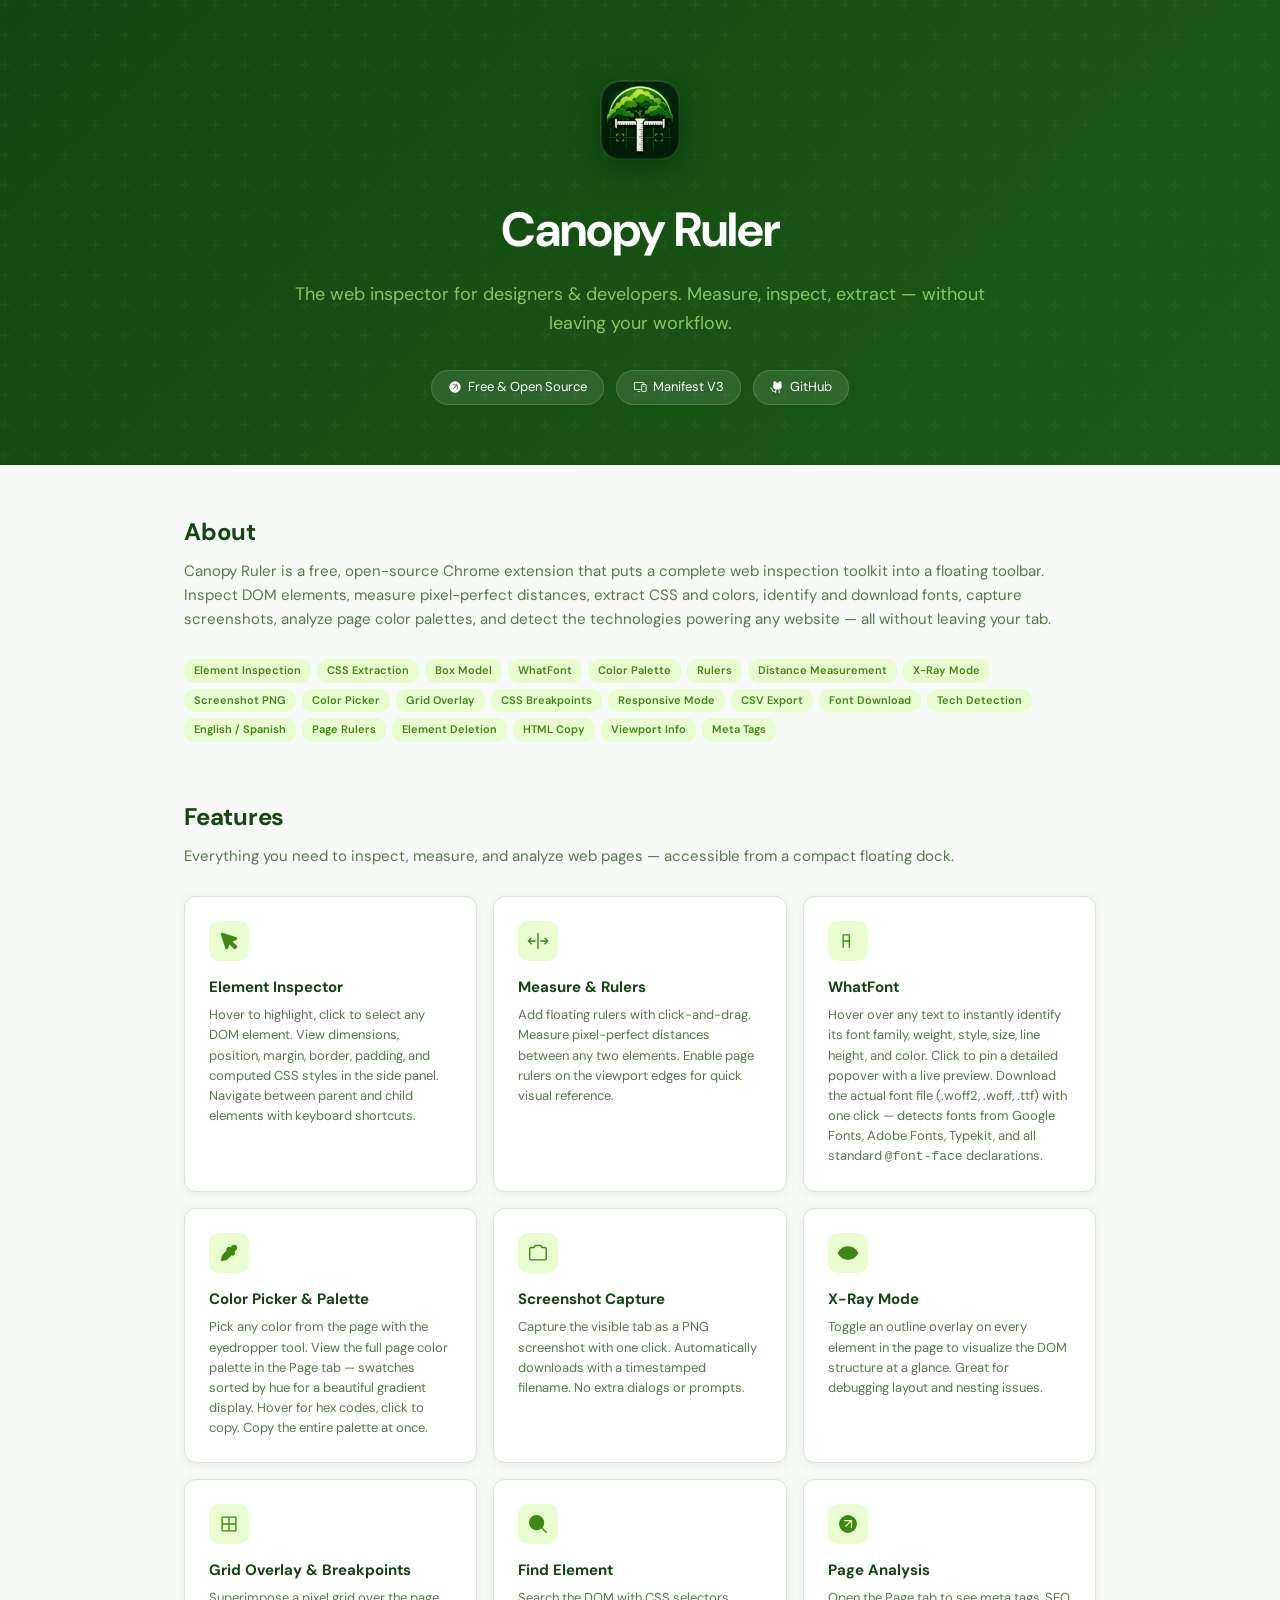
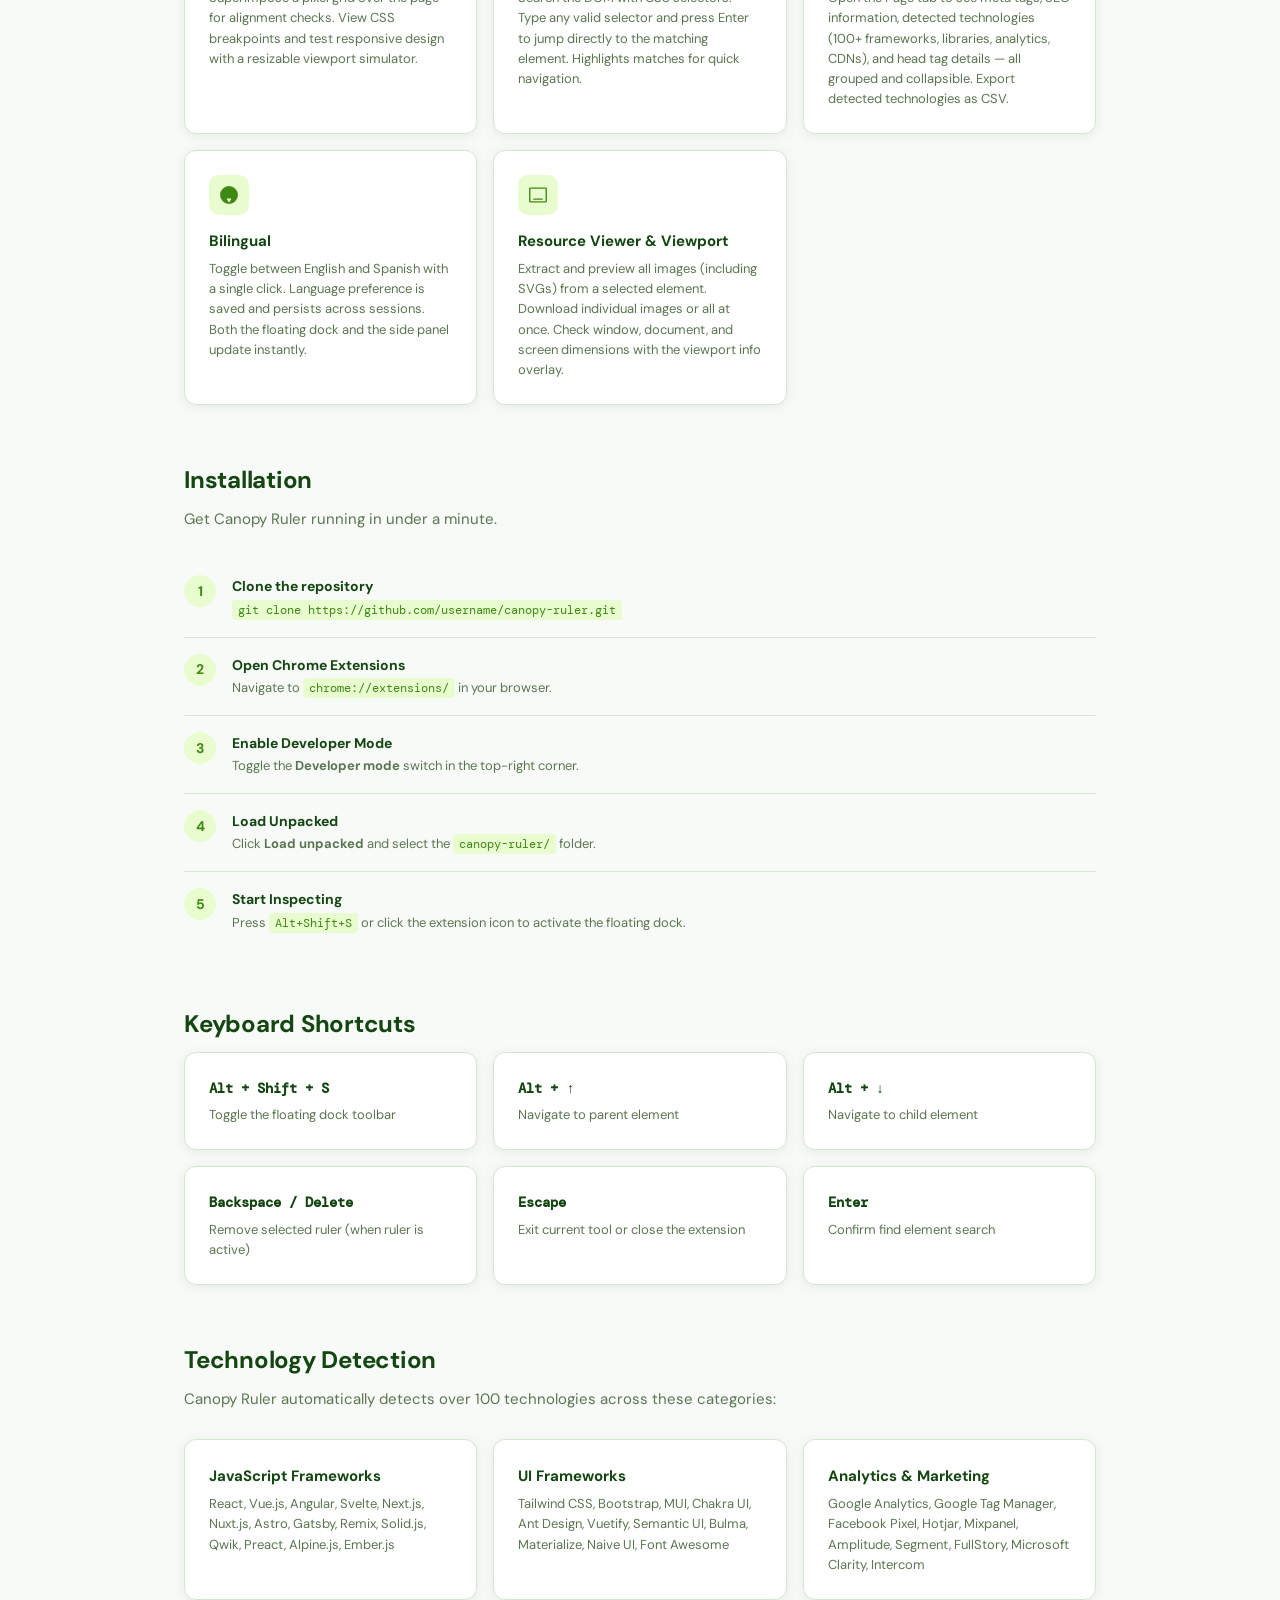
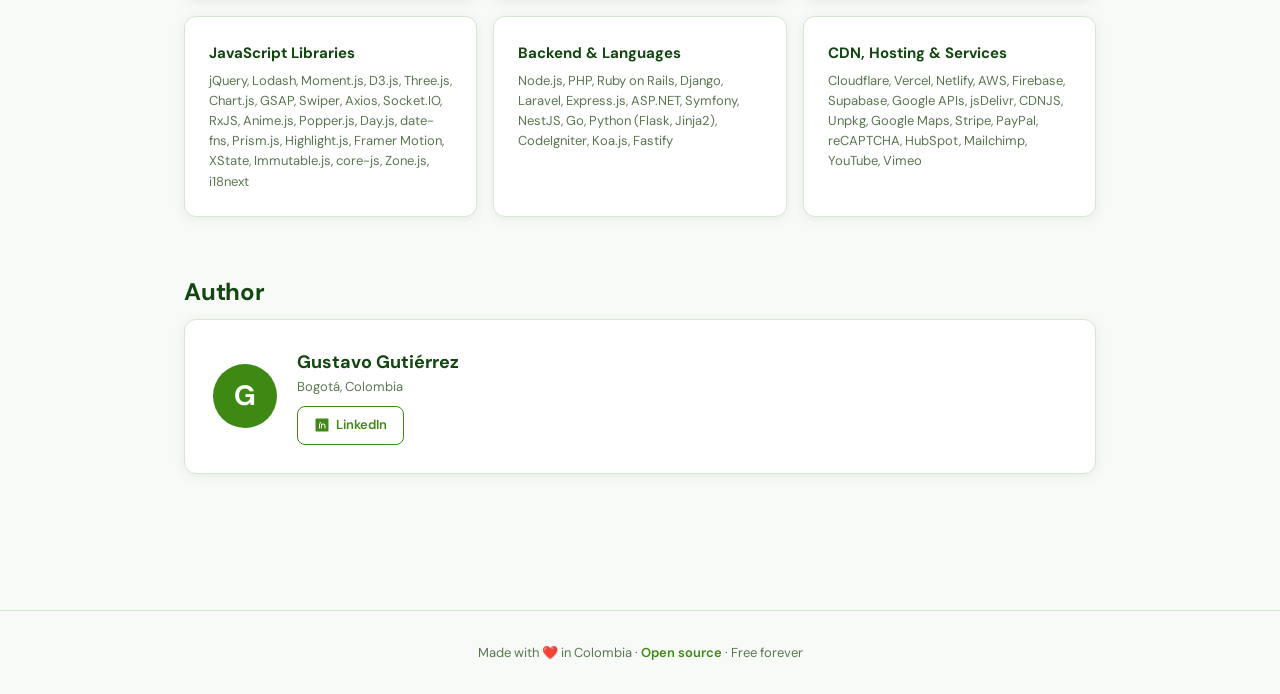
==== docs/index.html @ a096dd89 "Canopy Chrome Extension" ====
<!DOCTYPE html>
<html lang="en">
<head>
    <meta charset="utf-8">
    <meta name="viewport" content="width=device-width, initial-scale=1">
    <title>Canopy Ruler — Web Inspector for Designers &amp; Developers</title>
    <meta name="description" content="A free, open-source Chrome extension for web designers and developers. Inspect elements, measure distances, extract CSS and colors, identify fonts, capture screenshots, and more — all from a floating toolbar.">
    <meta name="author" content="Gustavo Gutiérrez">
    <link rel="icon" type="image/png" href="../images/icon64.png">
    <link rel="preconnect" href="https://fonts.googleapis.com">
    <link rel="preconnect" href="https://fonts.gstatic.com" crossorigin>
    <link href="https://fonts.googleapis.com/css2?family=DM+Sans:ital,opsz,wght@0,9..40,100..1000;1,9..40,100..1000&family=DM+Mono:ital,wght@0,300..500;1,300..500&display=swap" rel="stylesheet">
    <style>
        :root {
            --bg: #f8faf8;
            --surface: #ffffff;
            --border: #d4e8cf;
            --text: #1a2e14;
            --text-dim: #5a7650;
            --accent: #3e8914;
            --accent-hover: #2e6a0e;
            --dark: #134611;
            --light: #e8fccf;
            --muted: #96e072;
            --radius: 12px;
            --shadow: 0 2px 12px rgba(19,70,17,0.08);
        }
        *, *::before, *::after { box-sizing: border-box; margin: 0; padding: 0; }
        body {
            font-family: 'DM Sans', -apple-system, BlinkMacSystemFont, sans-serif;
            background: var(--bg);
            color: var(--text);
            line-height: 1.6;
            -webkit-font-smoothing: antialiased;
        }
        header {
            background: linear-gradient(135deg, var(--dark) 0%, #1a5c16 100%);
            color: #fff;
            padding: 80px 24px 60px;
            text-align: center;
            position: relative;
            overflow: hidden;
        }
        header::before {
            content: '';
            position: absolute;
            inset: 0;
            background: url("data:image/svg+xml,%3Csvg width='60' height='60' viewBox='0 0 60 60' xmlns='http://www.w3.org/2000/svg'%3E%3Cg fill='none' fill-rule='evenodd'%3E%3Cg fill='%23ffffff' fill-opacity='0.03'%3E%3Cpath d='M36 34v-4h-2v4h-4v2h4v4h2v-4h4v-2h-4zm0-30V0h-2v4h-4v2h4v4h2V6h4V4h-4zM6 34v-4H4v4H0v2h4v4h2v-4h4v-2H6zM6 4V0H4v4H0v2h4v4h2V6h4V4H6z'/%3E%3C/g%3E%3C/g%3E%3C/svg%3E");
            pointer-events: none;
        }
        .header-content { position: relative; z-index: 1; max-width: 720px; margin: 0 auto; }
        .logo-img { width: 80px; height: 80px; border-radius: 18px; box-shadow: 0 8px 32px rgba(0,0,0,0.3); margin-bottom: 24px; }
        header h1 { font-size: clamp(28px, 5vw, 48px); font-weight: 700; letter-spacing: -0.02em; margin-bottom: 12px; }
        header .tagline { font-size: 18px; opacity: 0.85; font-weight: 400; margin-bottom: 32px; color: var(--muted); }
        .badge-row { display: flex; gap: 12px; justify-content: center; flex-wrap: wrap; }
        .badge {
            display: inline-flex; align-items: center; gap: 6px;
            background: rgba(255,255,255,0.1); border: 1px solid rgba(255,255,255,0.15);
            color: #fff; border-radius: 20px; padding: 6px 16px; font-size: 13px;
            text-decoration: none; transition: background 0.2s;
        }
        .badge:hover { background: rgba(255,255,255,0.18); }
        .badge svg { width: 14px; height: 14px; flex-shrink: 0; }
        main { max-width: 960px; margin: 0 auto; padding: 48px 24px 80px; }
        section { margin-bottom: 56px; }
        h2 {
            font-size: 24px; font-weight: 700; letter-spacing: -0.01em;
            margin-bottom: 8px; color: var(--dark);
        }
        .section-sub { font-size: 15px; color: var(--text-dim); margin-bottom: 28px; }
        .features-grid {
            display: grid; grid-template-columns: repeat(auto-fill, minmax(280px, 1fr));
            gap: 16px;
        }
        .feature-card {
            background: var(--surface); border: 1px solid var(--border);
            border-radius: var(--radius); padding: 24px; box-shadow: var(--shadow);
            transition: transform 0.15s, box-shadow 0.15s;
        }
        .feature-card:hover { transform: translateY(-2px); box-shadow: 0 6px 24px rgba(19,70,17,0.1); }
        .feature-card .feature-icon {
            width: 40px; height: 40px; border-radius: 10px; background: var(--light);
            display: flex; align-items: center; justify-content: center;
            color: var(--accent); margin-bottom: 14px; font-size: 20px;
        }
        .feature-card h3 { font-size: 15px; font-weight: 700; margin-bottom: 6px; color: var(--dark); }
        .feature-card p { font-size: 13px; color: var(--text-dim); line-height: 1.55; }
        .author-card {
            background: var(--surface); border: 1px solid var(--border);
            border-radius: var(--radius); padding: 28px; box-shadow: var(--shadow);
            display: flex; gap: 20px; align-items: center; flex-wrap: wrap;
        }
        .author-avatar {
            width: 64px; height: 64px; border-radius: 50%; background: var(--accent);
            color: #fff; display: flex; align-items: center; justify-content: center;
            font-size: 28px; font-weight: 700; flex-shrink: 0;
        }
        .author-info h3 { font-size: 18px; font-weight: 700; color: var(--dark); }
        .author-info .location { font-size: 13px; color: var(--text-dim); margin-bottom: 8px; }
        .linkedin-btn {
            display: inline-flex; align-items: center; gap: 6px;
            padding: 8px 16px; border: 1px solid var(--accent); border-radius: 8px;
            color: var(--accent); text-decoration: none; font-size: 13px; font-weight: 600;
            transition: all 0.15s;
        }
        .linkedin-btn:hover { background: var(--accent); color: #fff; }
        .install-steps { counter-reset: step; }
        .install-step {
            counter-increment: step; display: flex; gap: 16px; align-items: flex-start;
            padding: 16px 0; border-bottom: 1px solid var(--border);
        }
        .install-step:last-child { border-bottom: none; }
        .install-step::before {
            content: counter(step);
            flex-shrink: 0; width: 32px; height: 32px; border-radius: 50%;
            background: var(--light); color: var(--accent); font-weight: 700; font-size: 14px;
            display: flex; align-items: center; justify-content: center;
        }
        .install-step h4 { font-size: 14px; font-weight: 700; margin-bottom: 2px; color: var(--dark); }
        .install-step p { font-size: 13px; color: var(--text-dim); }
        .install-step code {
            background: var(--light); color: var(--accent); padding: 2px 6px;
            border-radius: 4px; font-family: 'DM Mono', monospace; font-size: 12px;
        }
        .tag-cloud { display: flex; flex-wrap: wrap; gap: 6px; margin-top: 12px; }
        .tag {
            display: inline-block; padding: 3px 10px; background: var(--light);
            color: var(--accent); border-radius: 10px; font-size: 11px; font-weight: 600;
        }
        footer {
            text-align: center; padding: 32px 24px; border-top: 1px solid var(--border);
            color: var(--text-dim); font-size: 13px;
        }
        footer a { color: var(--accent); text-decoration: none; font-weight: 600; }
        @media (max-width: 600px) {
            header { padding: 48px 16px 40px; }
            main { padding: 32px 16px 60px; }
            .author-card { flex-direction: column; text-align: center; }
            .author-avatar { margin: 0 auto; }
        }
    </style>
</head>
<body>

<header>
    <div class="header-content">
        <img class="logo-img" src="../images/icon128.png" alt="Canopy Ruler" onerror="this.style.display='none'">
        <h1>Canopy Ruler</h1>
        <p class="tagline">The web inspector for designers &amp; developers. Measure, inspect, extract — without leaving your workflow.</p>
        <div class="badge-row">
            <span class="badge">
                <svg viewBox="0 0 256 256" fill="currentColor"><path d="M128,24A104,104,0,1,0,232,128,104.11,104.11,0,0,0,128,24Zm37.66,77.66-56,56a8,8,0,0,1-11.32-11.32L148.69,96H88a8,8,0,0,1,0-16h80a8,8,0,0,1,8,8v80a8,8,0,0,1-16,0Z"/></svg>
                Free &amp; Open Source
            </span>
            <span class="badge">
                <svg viewBox="0 0 256 256" fill="currentColor"><path d="M224,72H208V64a24,24,0,0,0-24-24H40A24,24,0,0,0,16,64v96a24,24,0,0,0,24,24H152v8a24,24,0,0,0,24,24h48a24,24,0,0,0,24-24V96A24,24,0,0,0,224,72ZM40,168a8,8,0,0,1-8-8V64a8,8,0,0,1,8-8H184a8,8,0,0,1,8,8v8H176a24,24,0,0,0-24,24v72Zm192,24a8,8,0,0,1-8,8H176a8,8,0,0,1-8-8V96a8,8,0,0,1,8-8h48a8,8,0,0,1,8,8Zm-96,16a8,8,0,0,1-8,8H88a8,8,0,0,1,0-16h40A8,8,0,0,1,136,208Zm80-96a8,8,0,0,1-8,8H192a8,8,0,0,1,0-16h16A8,8,0,0,1,216,112Z"/></svg>
                Manifest V3
            </span>
            <a class="badge" href="https://github.com" target="_blank" rel="noopener">
                <svg viewBox="0 0 256 256" fill="currentColor"><path d="M208.31,75.68A59.78,59.78,0,0,0,202.93,28,8,8,0,0,0,196,24a59.75,59.75,0,0,0-48,24H124A59.75,59.75,0,0,0,76,24a8,8,0,0,0-6.93,4,59.78,59.78,0,0,0-5.38,47.68A58.14,58.14,0,0,0,56,104v8a56.06,56.06,0,0,0,48.44,55.47A39.8,39.8,0,0,0,96,192v8H72a24,24,0,0,1-24-24A40,40,0,0,0,8,136a8,8,0,0,0,0,16,24,24,0,0,1,24,24,40,40,0,0,0,40,40H96v16a8,8,0,0,0,16,0V192a24,24,0,0,1,48,0v40a8,8,0,0,0,16,0V192a39.8,39.8,0,0,0-8.44-24.53A56.06,56.06,0,0,0,216,112v-8A58.14,58.14,0,0,0,208.31,75.68Z"/></svg>
                GitHub
            </a>
        </div>
    </div>
</header>

<main>

    <!-- About -->
    <section>
        <h2>About</h2>
        <p class="section-sub">Canopy Ruler is a free, open-source Chrome extension that puts a complete web inspection toolkit into a floating toolbar. Inspect DOM elements, measure pixel-perfect distances, extract CSS and colors, identify and download fonts, capture screenshots, analyze page color palettes, and detect the technologies powering any website — all without leaving your tab.</p>
        <div class="tag-cloud">
            <span class="tag">Element Inspection</span><span class="tag">CSS Extraction</span>
            <span class="tag">Box Model</span><span class="tag">WhatFont</span>
            <span class="tag">Color Palette</span><span class="tag">Rulers</span>
            <span class="tag">Distance Measurement</span><span class="tag">X-Ray Mode</span>
            <span class="tag">Screenshot PNG</span><span class="tag">Color Picker</span>
            <span class="tag">Grid Overlay</span><span class="tag">CSS Breakpoints</span>
            <span class="tag">Responsive Mode</span><span class="tag">CSV Export</span>
            <span class="tag">Font Download</span><span class="tag">Tech Detection</span>
            <span class="tag">English / Spanish</span><span class="tag">Page Rulers</span>
            <span class="tag">Element Deletion</span><span class="tag">HTML Copy</span>
            <span class="tag">Viewport Info</span><span class="tag">Meta Tags</span>
        </div>
    </section>

    <!-- Features -->
    <section>
        <h2>Features</h2>
        <p class="section-sub">Everything you need to inspect, measure, and analyze web pages — accessible from a compact floating dock.</p>
        <div class="features-grid">
            <div class="feature-card">
                <div class="feature-icon">
                    <svg width="22" height="22" viewBox="0 0 256 256" fill="currentColor"><path d="M219.31,184a16,16,0,0,1,0,22.63l-12.68,12.68a16,16,0,0,1-22.63,0L132.7,168,115,214.09c0,.1-.08.21-.13.32a15.83,15.83,0,0,1-14.6,9.59l-.79,0a15.83,15.83,0,0,1-14.41-11L32.8,52.92A16,16,0,0,1,52.92,32.8L213,85.07a16,16,0,0,1,1.41,29.8l-.32.13L168,132.69Z"/></svg>
                </div>
                <h3>Element Inspector</h3>
                <p>Hover to highlight, click to select any DOM element. View dimensions, position, margin, border, padding, and computed CSS styles in the side panel. Navigate between parent and child elements with keyboard shortcuts.</p>
            </div>
            <div class="feature-card">
                <div class="feature-icon">
                    <svg width="22" height="22" viewBox="0 0 256 256" fill="currentColor"><path d="M136,40V216a8,8,0,0,1-16,0V40a8,8,0,0,1,16,0ZM96,120H35.31l18.35-18.34A8,8,0,0,0,42.34,90.34l-32,32a8,8,0,0,0,0,11.32l32,32a8,8,0,0,0,11.32-11.32L35.31,136H96a8,8,0,0,0,0-16Zm149.66,2.34-32-32a8,8,0,0,0-11.32,11.32L220.69,120H160a8,8,0,0,0,0,16h60.69l-18.35,18.34a8,8,0,0,0,11.32,11.32l32-32A8,8,0,0,0,245.66,122.34Z"/></svg>
                </div>
                <h3>Measure &amp; Rulers</h3>
                <p>Add floating rulers with click-and-drag. Measure pixel-perfect distances between any two elements. Enable page rulers on the viewport edges for quick visual reference.</p>
            </div>
            <div class="feature-card">
                <div class="feature-icon">
                    <svg width="22" height="22" viewBox="0 0 256 256" fill="currentColor"><path d="M64,56V200a8,8,0,0,0,16,0V136h56v64a8,8,0,0,0,16,0V56a8,8,0,0,0-8-8H72A8,8,0,0,0,64,56Zm16,8h56v56H80Z"/></svg>
                </div>
                <h3>WhatFont</h3>
                <p>Hover over any text to instantly identify its font family, weight, style, size, line height, and color. Click to pin a detailed popover with a live preview. Download the actual font file (.woff2, .woff, .ttf) with one click — detects fonts from Google Fonts, Adobe Fonts, Typekit, and all standard <code>@font-face</code> declarations.</p>
            </div>
            <div class="feature-card">
                <div class="feature-icon">
                    <svg width="22" height="22" viewBox="0 0 256 256" fill="currentColor"><path d="M224,67.3a35.79,35.79,0,0,0-11.26-25.66c-14-13.28-36.72-12.78-50.62,1.13L142.8,62.2a24,24,0,0,0-33.14.77l-9,9a16,16,0,0,0,0,22.64l2,2.06-51,51a39.75,39.75,0,0,0-10.53,38l-8,18.41A13.68,13.68,0,0,0,36,219.3a15.92,15.92,0,0,0,17.71,3.35L71.23,215a39.89,39.89,0,0,0,37.06-10.75l51-51,2.06,2.06a16,16,0,0,0,22.62,0l9-9a24,24,0,0,0,.74-33.18l19.75-19.87A35.75,35.75,0,0,0,224,67.3Z"/></svg>
                </div>
                <h3>Color Picker &amp; Palette</h3>
                <p>Pick any color from the page with the eyedropper tool. View the full page color palette in the Page tab — swatches sorted by hue for a beautiful gradient display. Hover for hex codes, click to copy. Copy the entire palette at once.</p>
            </div>
            <div class="feature-card">
                <div class="feature-icon">
                    <svg width="22" height="22" viewBox="0 0 256 256" fill="currentColor"><path d="M208,56H180.28L166.65,35.56A8,8,0,0,0,160,32H96a8,8,0,0,0-6.65,3.56L75.71,56H48A24,24,0,0,0,24,80V192a24,24,0,0,0,24,24H208a24,24,0,0,0,24-24V80A24,24,0,0,0,208,56Zm8,136a8,8,0,0,1-8,8H48a8,8,0,0,1-8-8V80a8,8,0,0,1,8-8H80a8,8,0,0,0,6.66-3.56L100.28,48h55.43l13.63,20.44A8,8,0,0,0,176,72h32a8,8,0,0,1,8,8Z"/></svg>
                </div>
                <h3>Screenshot Capture</h3>
                <p>Capture the visible tab as a PNG screenshot with one click. Automatically downloads with a timestamped filename. No extra dialogs or prompts.</p>
            </div>
            <div class="feature-card">
                <div class="feature-icon">
                    <svg width="22" height="22" viewBox="0 0 256 256" fill="currentColor"><path d="M247.31,124.76c-.35-.79-8.82-19.58-27.65-38.41C194.57,61.26,162.88,48,128,48S61.43,61.26,36.34,86.35C17.51,105.18,9,124,8.69,124.76a8,8,0,0,0,0,6.5c.35.79,8.82,19.57,27.65,38.4C61.43,194.74,93.12,208,128,208s66.57-13.26,91.66-38.34c18.83-18.83,27.3-37.61,27.65-38.4A8,8,0,0,0,247.31,124.76Z"/></svg>
                </div>
                <h3>X-Ray Mode</h3>
                <p>Toggle an outline overlay on every element in the page to visualize the DOM structure at a glance. Great for debugging layout and nesting issues.</p>
            </div>
            <div class="feature-card">
                <div class="feature-icon">
                    <svg width="22" height="22" viewBox="0 0 256 256" fill="currentColor"><path d="M200,40H56A16,16,0,0,0,40,56V200a16,16,0,0,0,16,16H200a16,16,0,0,0,16-16V56A16,16,0,0,0,200,40Zm0,80H136V56h64ZM120,56v64H56V56ZM56,136h64v64H56Zm144,64H136V136h64v64Z"/></svg>
                </div>
                <h3>Grid Overlay &amp; Breakpoints</h3>
                <p>Superimpose a pixel grid over the page for alignment checks. View CSS breakpoints and test responsive design with a resizable viewport simulator.</p>
            </div>
            <div class="feature-card">
                <div class="feature-icon">
                    <svg width="22" height="22" viewBox="0 0 256 256" fill="currentColor"><path d="M229.66,218.34l-50.07-50.06a88.11,88.11,0,1,0-11.31,11.31l50.06,50.07a8,8,0,0,0,11.32-11.32Z"/></svg>
                </div>
                <h3>Find Element</h3>
                <p>Search the DOM with CSS selectors. Type any valid selector and press Enter to jump directly to the matching element. Highlights matches for quick navigation.</p>
            </div>
            <div class="feature-card">
                <div class="feature-icon">
                    <svg width="22" height="22" viewBox="0 0 256 256" fill="currentColor"><path d="M128,24A104,104,0,1,0,232,128,104.11,104.11,0,0,0,128,24Zm37.66,77.66-56,56a8,8,0,0,1-11.32-11.32L148.69,96H88a8,8,0,0,1,0-16h80a8,8,0,0,1,8,8v80a8,8,0,0,1-16,0Z"/></svg>
                </div>
                <h3>Page Analysis</h3>
                <p>Open the Page tab to see meta tags, SEO information, detected technologies (100+ frameworks, libraries, analytics, CDNs), and head tag details — all grouped and collapsible. Export detected technologies as CSV.</p>
            </div>
            <div class="feature-card">
                <div class="feature-icon">
                    <svg width="22" height="22" viewBox="0 0 256 256" fill="currentColor"><path d="M128,24A104,104,0,1,0,232,128,104.11,104.11,0,0,0,128,24ZM101.63,168h52.74C149.08,188.48,138.84,204.87,128,215.61c-9.16-10.74-21.4-27.13-26.37-47.61Z"/></svg>
                </div>
                <h3>Bilingual</h3>
                <p>Toggle between English and Spanish with a single click. Language preference is saved and persists across sessions. Both the floating dock and the side panel update instantly.</p>
            </div>
            <div class="feature-card">
                <div class="feature-icon">
                    <svg width="22" height="22" viewBox="0 0 256 256" fill="currentColor"><path d="M216,40H40A16,16,0,0,0,24,56V200a16,16,0,0,0,16,16H216a16,16,0,0,0,16-16V56A16,16,0,0,0,216,40Zm0,160H40V56H216V200ZM80,184a8,8,0,0,1,0-16h96a8,8,0,0,1,0,16Z"/></svg>
                </div>
                <h3>Resource Viewer &amp; Viewport</h3>
                <p>Extract and preview all images (including SVGs) from a selected element. Download individual images or all at once. Check window, document, and screen dimensions with the viewport info overlay.</p>
            </div>
        </div>
    </section>

    <!-- Installation -->
    <section>
        <h2>Installation</h2>
        <p class="section-sub">Get Canopy Ruler running in under a minute.</p>
        <div class="install-steps">
            <div class="install-step">
                <div>
                    <h4>Clone the repository</h4>
                    <p><code>git clone https://github.com/username/canopy-ruler.git</code></p>
                </div>
            </div>
            <div class="install-step">
                <div>
                    <h4>Open Chrome Extensions</h4>
                    <p>Navigate to <code>chrome://extensions/</code> in your browser.</p>
                </div>
            </div>
            <div class="install-step">
                <div>
                    <h4>Enable Developer Mode</h4>
                    <p>Toggle the <strong>Developer mode</strong> switch in the top-right corner.</p>
                </div>
            </div>
            <div class="install-step">
                <div>
                    <h4>Load Unpacked</h4>
                    <p>Click <strong>Load unpacked</strong> and select the <code>canopy-ruler/</code> folder.</p>
                </div>
            </div>
            <div class="install-step">
                <div>
                    <h4>Start Inspecting</h4>
                    <p>Press <code>Alt+Shift+S</code> or click the extension icon to activate the floating dock.</p>
                </div>
            </div>
        </div>
    </section>

    <!-- Keyboard Shortcuts -->
    <section>
        <h2>Keyboard Shortcuts</h2>
        <div class="features-grid">
            <div class="feature-card">
                <h3 style="font-family:'DM Mono',monospace;font-size:14px;">Alt + Shift + S</h3>
                <p>Toggle the floating dock toolbar</p>
            </div>
            <div class="feature-card">
                <h3 style="font-family:'DM Mono',monospace;font-size:14px;">Alt + ↑</h3>
                <p>Navigate to parent element</p>
            </div>
            <div class="feature-card">
                <h3 style="font-family:'DM Mono',monospace;font-size:14px;">Alt + ↓</h3>
                <p>Navigate to child element</p>
            </div>
            <div class="feature-card">
                <h3 style="font-family:'DM Mono',monospace;font-size:14px;">Backspace / Delete</h3>
                <p>Remove selected ruler (when ruler is active)</p>
            </div>
            <div class="feature-card">
                <h3 style="font-family:'DM Mono',monospace;font-size:14px;">Escape</h3>
                <p>Exit current tool or close the extension</p>
            </div>
            <div class="feature-card">
                <h3 style="font-family:'DM Mono',monospace;font-size:14px;">Enter</h3>
                <p>Confirm find element search</p>
            </div>
        </div>
    </section>

    <!-- Tech Stack -->
    <section>
        <h2>Technology Detection</h2>
        <p class="section-sub">Canopy Ruler automatically detects over 100 technologies across these categories:</p>
        <div class="features-grid">
            <div class="feature-card">
                <h3>JavaScript Frameworks</h3>
                <p>React, Vue.js, Angular, Svelte, Next.js, Nuxt.js, Astro, Gatsby, Remix, Solid.js, Qwik, Preact, Alpine.js, Ember.js</p>
            </div>
            <div class="feature-card">
                <h3>UI Frameworks</h3>
                <p>Tailwind CSS, Bootstrap, MUI, Chakra UI, Ant Design, Vuetify, Semantic UI, Bulma, Materialize, Naive UI, Font Awesome</p>
            </div>
            <div class="feature-card">
                <h3>Analytics &amp; Marketing</h3>
                <p>Google Analytics, Google Tag Manager, Facebook Pixel, Hotjar, Mixpanel, Amplitude, Segment, FullStory, Microsoft Clarity, Intercom</p>
            </div>
            <div class="feature-card">
                <h3>JavaScript Libraries</h3>
                <p>jQuery, Lodash, Moment.js, D3.js, Three.js, Chart.js, GSAP, Swiper, Axios, Socket.IO, RxJS, Anime.js, Popper.js, Day.js, date-fns, Prism.js, Highlight.js, Framer Motion, XState, Immutable.js, core-js, Zone.js, i18next</p>
            </div>
            <div class="feature-card">
                <h3>Backend &amp; Languages</h3>
                <p>Node.js, PHP, Ruby on Rails, Django, Laravel, Express.js, ASP.NET, Symfony, NestJS, Go, Python (Flask, Jinja2), CodeIgniter, Koa.js, Fastify</p>
            </div>
            <div class="feature-card">
                <h3>CDN, Hosting &amp; Services</h3>
                <p>Cloudflare, Vercel, Netlify, AWS, Firebase, Supabase, Google APIs, jsDelivr, CDNJS, Unpkg, Google Maps, Stripe, PayPal, reCAPTCHA, HubSpot, Mailchimp, YouTube, Vimeo</p>
            </div>
        </div>
    </section>

    <!-- Author -->
    <section>
        <h2>Author</h2>
        <div class="author-card">
            <div class="author-avatar">G</div>
            <div class="author-info">
                <h3>Gustavo Gutiérrez</h3>
                <p class="location">Bogotá, Colombia</p>
                <a class="linkedin-btn" href="https://www.linkedin.com/in/gustavo-gutierrez-mercado" target="_blank" rel="noopener">
                    <svg width="16" height="16" viewBox="0 0 256 256" fill="currentColor"><path d="M216,24H40A16,16,0,0,0,24,40V216a16,16,0,0,0,16,16H216a16,16,0,0,0,16-16V40A16,16,0,0,0,216,24ZM96,176a8,8,0,0,1-16,0V112a8,8,0,0,1,16,0ZM88,92a12,12,0,0,1,12-12,12,12,0,0,1,0,24A12,12,0,0,1,88,92Zm96,84a8,8,0,0,1-16,0V140a20,20,0,0,0-40,0v36a8,8,0,0,1-16,0V112a8,8,0,0,1,15.79-1.78A36,36,0,0,1,184,140Z"/></svg>
                    LinkedIn
                </a>
            </div>
        </div>
    </section>

</main>

<footer>
    <p>Made with ❤️ in Colombia · <a href="https://github.com/username/canopy-ruler" target="_blank" rel="noopener">Open source</a> · Free forever</p>
</footer>

</body>
</html>
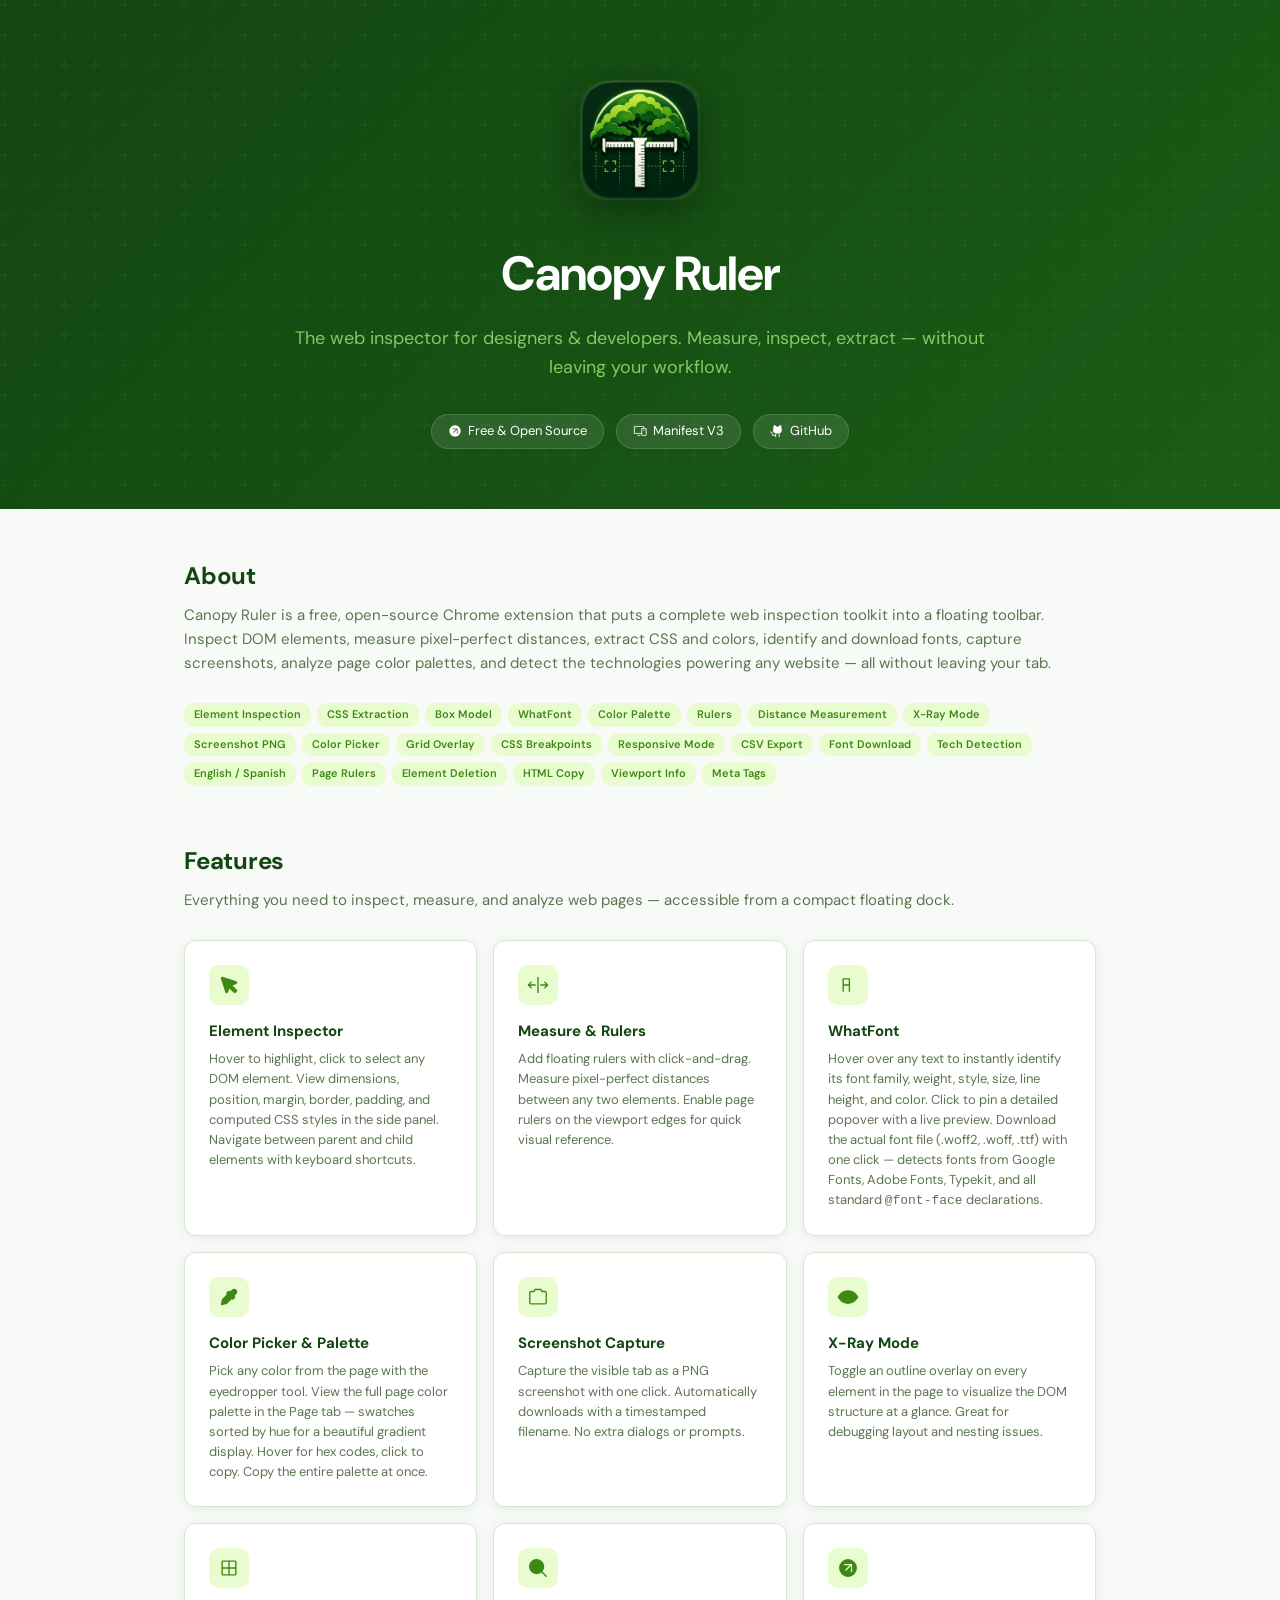
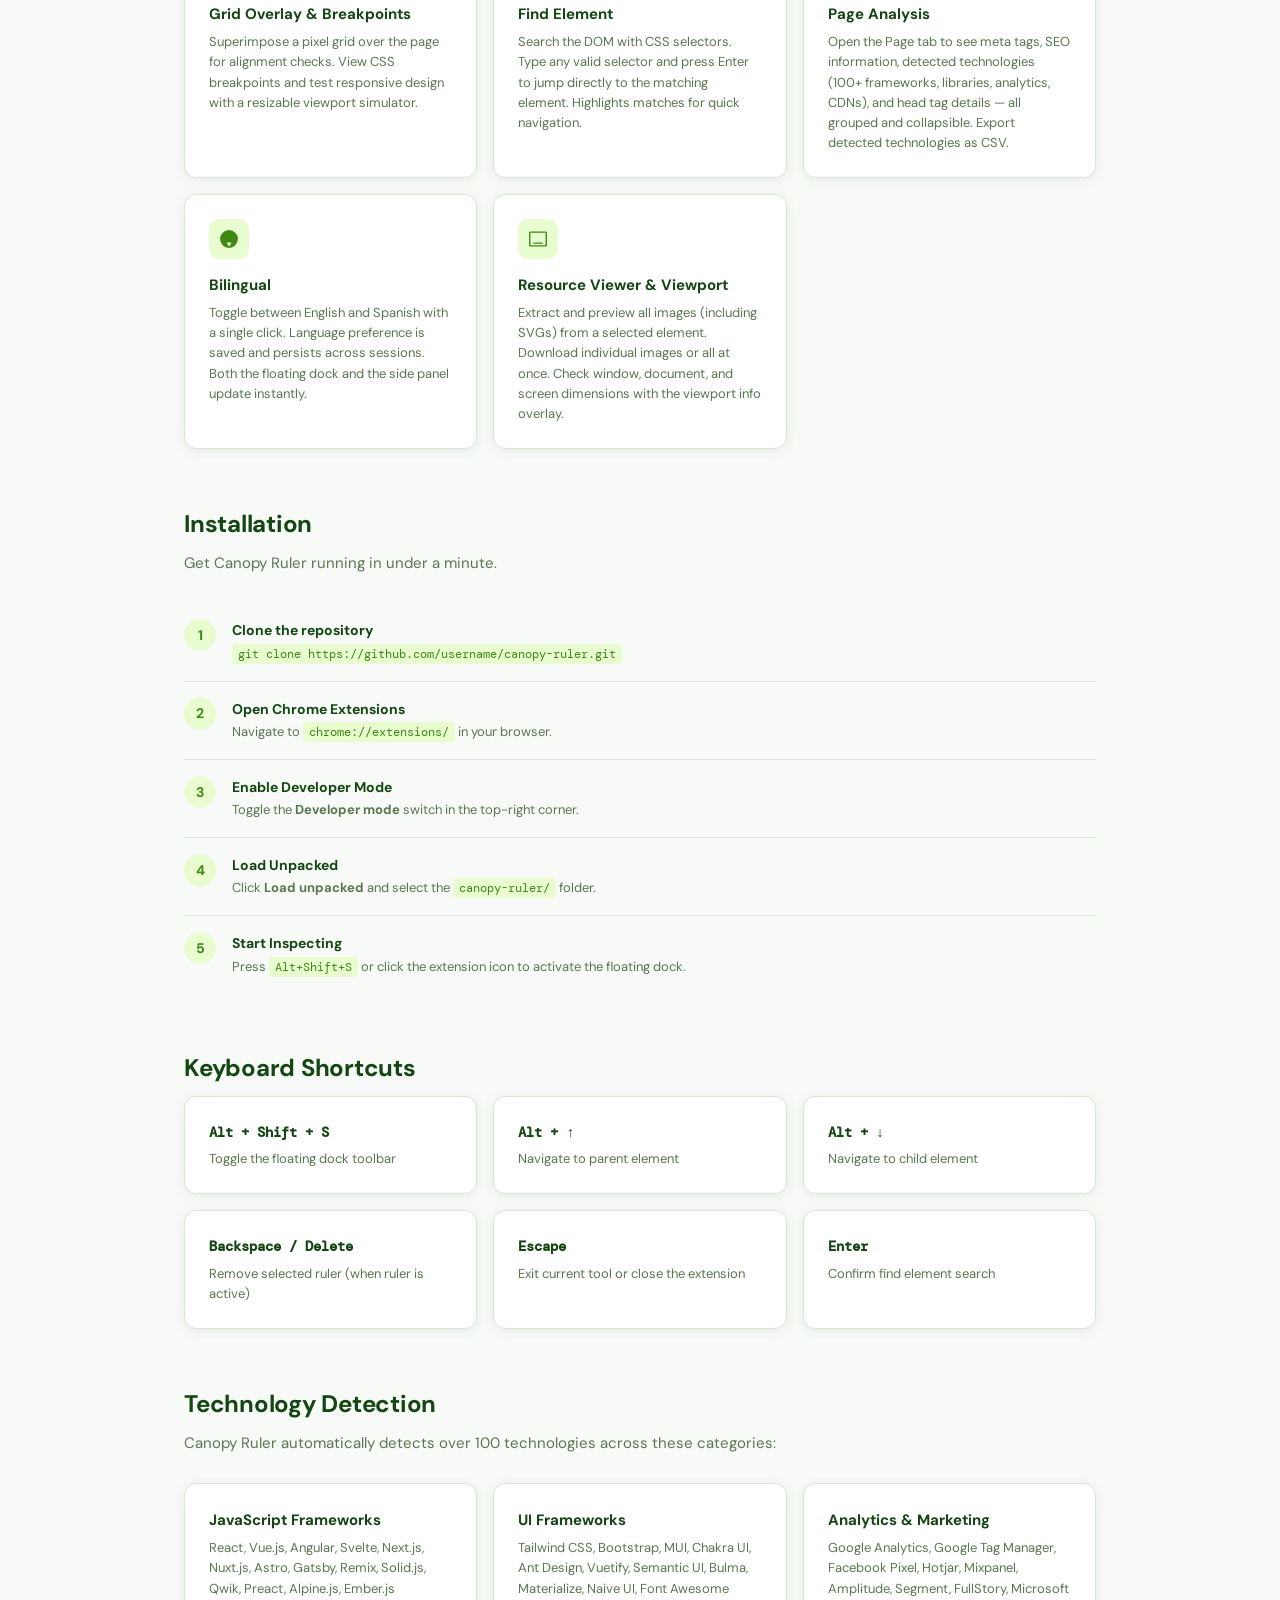
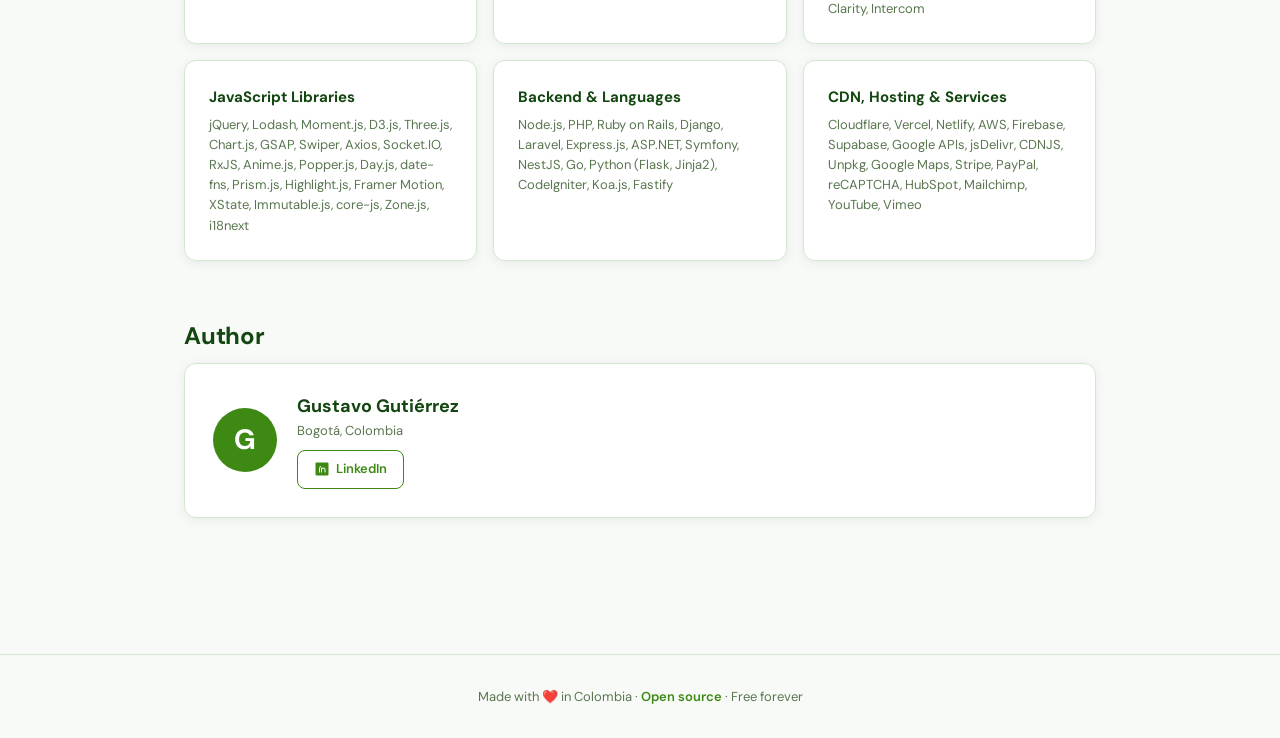
==== commit 14f91247: "Documentation Canopy Ruler" ====
--- a/docs/index.html
+++ b/docs/index.html
@@ -6,7 +6,7 @@
     <title>Canopy Ruler — Web Inspector for Designers &amp; Developers</title>
     <meta name="description" content="A free, open-source Chrome extension for web designers and developers. Inspect elements, measure distances, extract CSS and colors, identify fonts, capture screenshots, and more — all from a floating toolbar.">
     <meta name="author" content="Gustavo Gutiérrez">
-    <link rel="icon" type="image/png" href="../images/icon64.png">
+    <link rel="icon" type="image/webp" href="logo.webp">
     <link rel="preconnect" href="https://fonts.googleapis.com">
     <link rel="preconnect" href="https://fonts.gstatic.com" crossorigin>
     <link href="https://fonts.googleapis.com/css2?family=DM+Sans:ital,opsz,wght@0,9..40,100..1000;1,9..40,100..1000&family=DM+Mono:ital,wght@0,300..500;1,300..500&display=swap" rel="stylesheet">
@@ -49,7 +49,7 @@
             pointer-events: none;
         }
         .header-content { position: relative; z-index: 1; max-width: 720px; margin: 0 auto; }
-        .logo-img { width: 80px; height: 80px; border-radius: 18px; box-shadow: 0 8px 32px rgba(0,0,0,0.3); margin-bottom: 24px; }
+        .logo-img { width: 120px; height: 120px; border-radius: 22px; box-shadow: 0 12px 40px rgba(0,0,0,0.35); margin-bottom: 28px; }
         header h1 { font-size: clamp(28px, 5vw, 48px); font-weight: 700; letter-spacing: -0.02em; margin-bottom: 12px; }
         header .tagline { font-size: 18px; opacity: 0.85; font-weight: 400; margin-bottom: 32px; color: var(--muted); }
         .badge-row { display: flex; gap: 12px; justify-content: center; flex-wrap: wrap; }
@@ -144,7 +144,7 @@
 
 <header>
     <div class="header-content">
-        <img class="logo-img" src="../images/icon128.png" alt="Canopy Ruler" onerror="this.style.display='none'">
+        <img class="logo-img" src="logo.webp" alt="Canopy Ruler" width="120" height="120">
         <h1>Canopy Ruler</h1>
         <p class="tagline">The web inspector for designers &amp; developers. Measure, inspect, extract — without leaving your workflow.</p>
         <div class="badge-row">
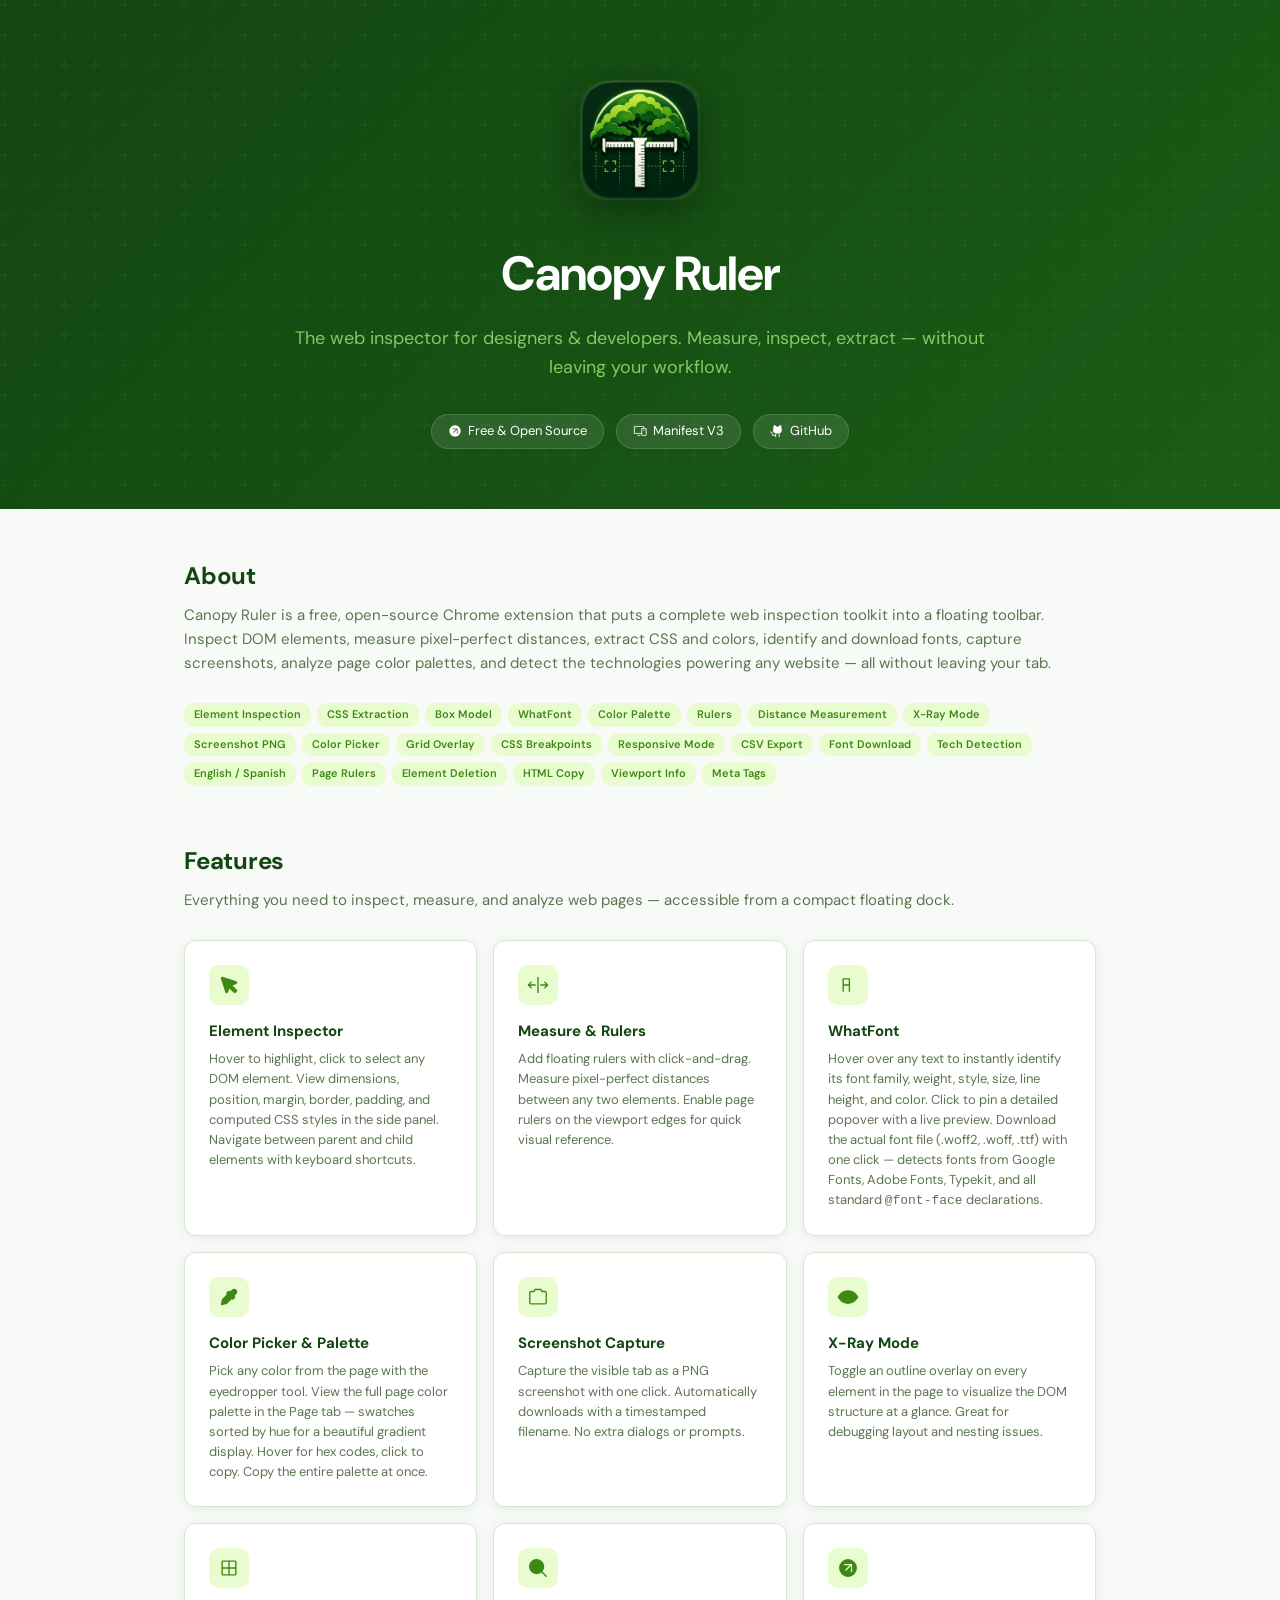
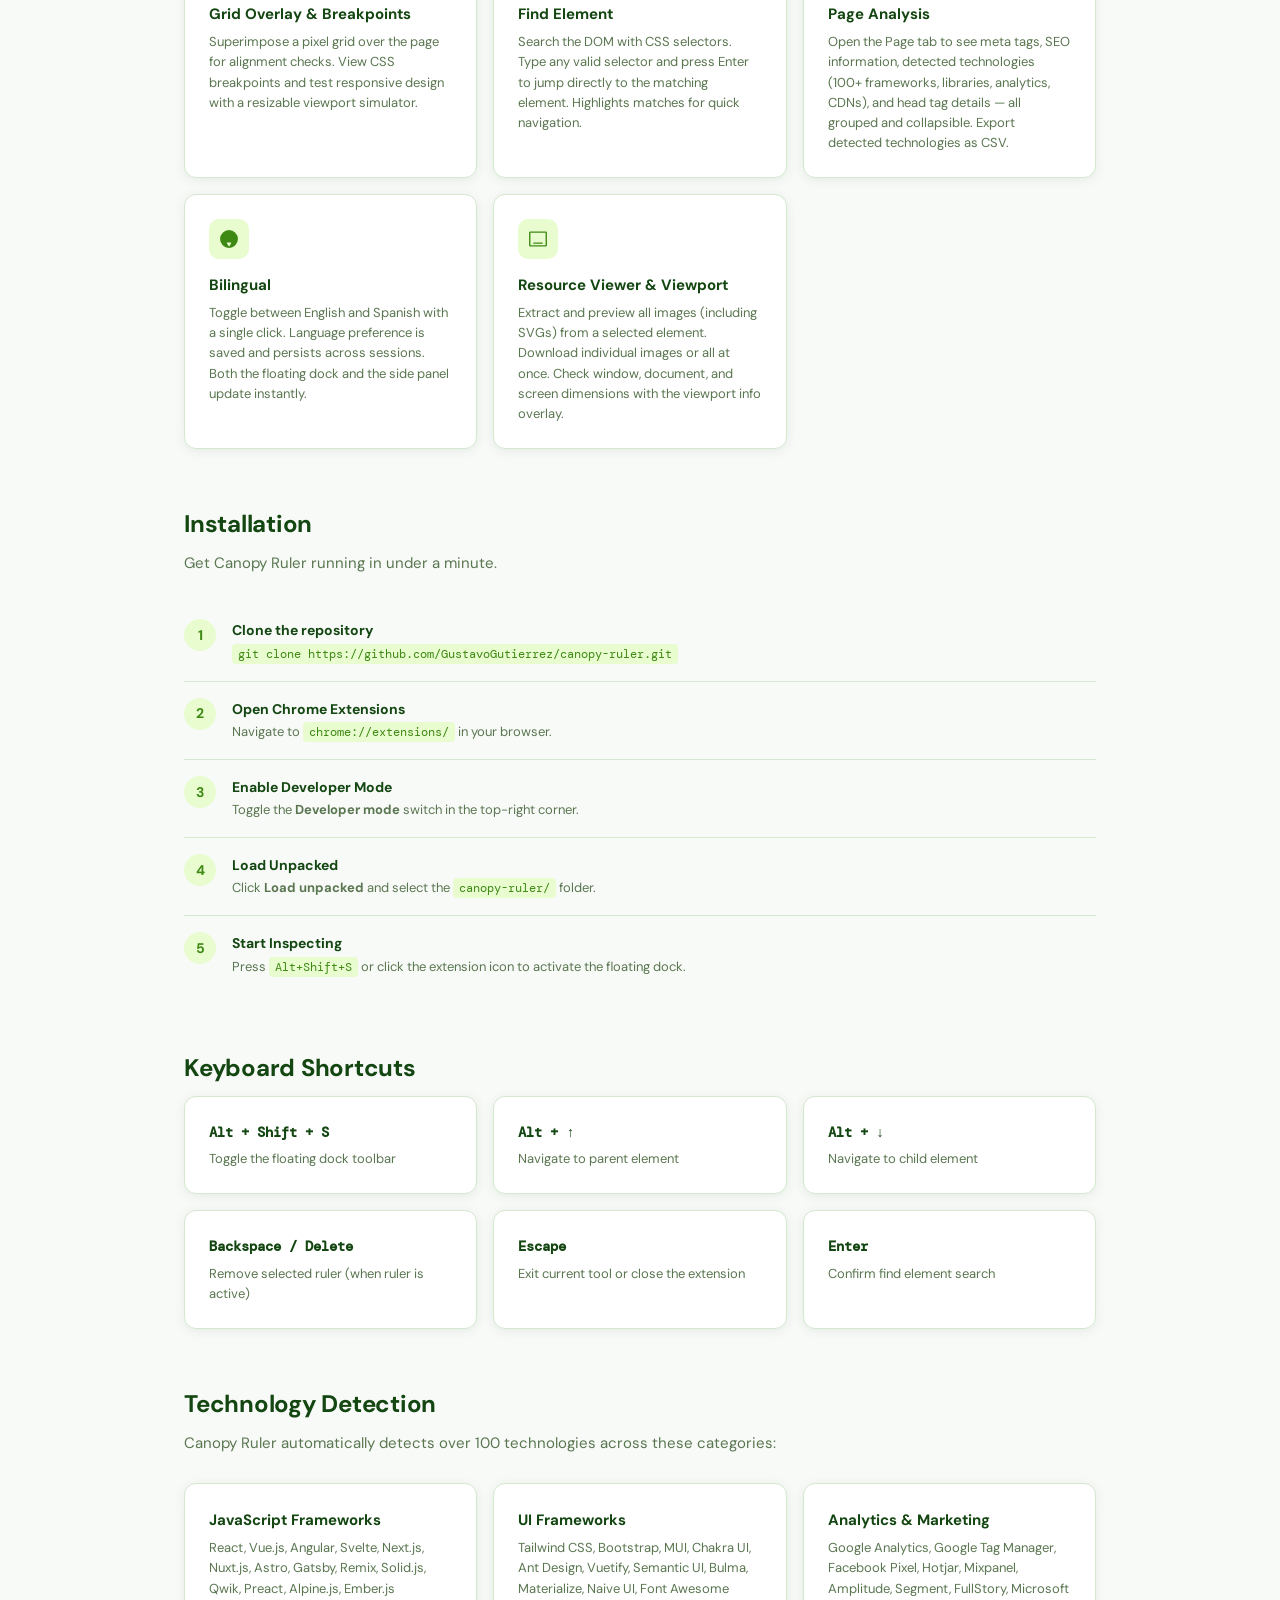
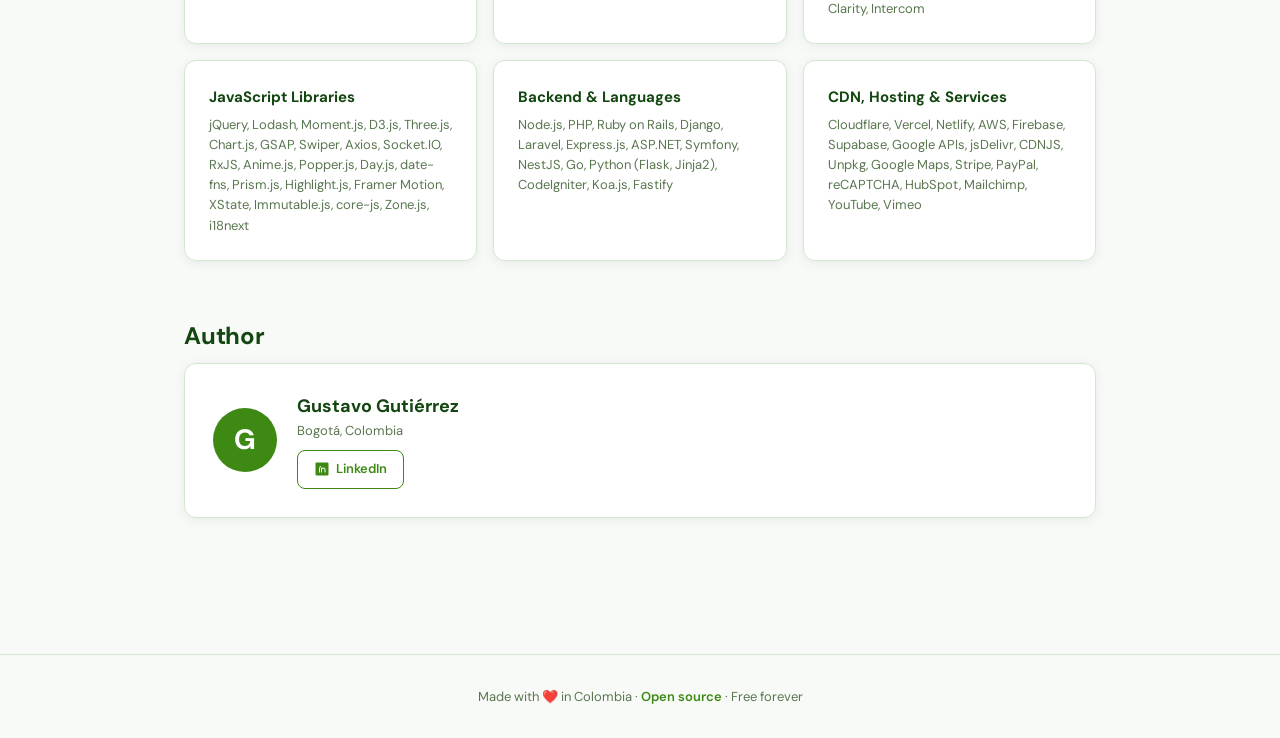
==== commit 2b2674c5: "Documentation Canopy Ruler nad Readme" ====
--- a/docs/index.html
+++ b/docs/index.html
@@ -156,7 +156,7 @@
                 <svg viewBox="0 0 256 256" fill="currentColor"><path d="M224,72H208V64a24,24,0,0,0-24-24H40A24,24,0,0,0,16,64v96a24,24,0,0,0,24,24H152v8a24,24,0,0,0,24,24h48a24,24,0,0,0,24-24V96A24,24,0,0,0,224,72ZM40,168a8,8,0,0,1-8-8V64a8,8,0,0,1,8-8H184a8,8,0,0,1,8,8v8H176a24,24,0,0,0-24,24v72Zm192,24a8,8,0,0,1-8,8H176a8,8,0,0,1-8-8V96a8,8,0,0,1,8-8h48a8,8,0,0,1,8,8Zm-96,16a8,8,0,0,1-8,8H88a8,8,0,0,1,0-16h40A8,8,0,0,1,136,208Zm80-96a8,8,0,0,1-8,8H192a8,8,0,0,1,0-16h16A8,8,0,0,1,216,112Z"/></svg>
                 Manifest V3
             </span>
-            <a class="badge" href="https://github.com" target="_blank" rel="noopener">
+            <a class="badge" href="https://github.com/GustavoGutierrez/canopy-ruler" target="_blank" rel="noopener">
                 <svg viewBox="0 0 256 256" fill="currentColor"><path d="M208.31,75.68A59.78,59.78,0,0,0,202.93,28,8,8,0,0,0,196,24a59.75,59.75,0,0,0-48,24H124A59.75,59.75,0,0,0,76,24a8,8,0,0,0-6.93,4,59.78,59.78,0,0,0-5.38,47.68A58.14,58.14,0,0,0,56,104v8a56.06,56.06,0,0,0,48.44,55.47A39.8,39.8,0,0,0,96,192v8H72a24,24,0,0,1-24-24A40,40,0,0,0,8,136a8,8,0,0,0,0,16,24,24,0,0,1,24,24,40,40,0,0,0,40,40H96v16a8,8,0,0,0,16,0V192a24,24,0,0,1,48,0v40a8,8,0,0,0,16,0V192a39.8,39.8,0,0,0-8.44-24.53A56.06,56.06,0,0,0,216,112v-8A58.14,58.14,0,0,0,208.31,75.68Z"/></svg>
                 GitHub
             </a>
@@ -278,7 +278,7 @@
             <div class="install-step">
                 <div>
                     <h4>Clone the repository</h4>
-                    <p><code>git clone https://github.com/username/canopy-ruler.git</code></p>
+                    <p><code>git clone https://github.com/GustavoGutierrez/canopy-ruler.git</code></p>
                 </div>
             </div>
             <div class="install-step">
@@ -390,7 +390,7 @@
 </main>
 
 <footer>
-    <p>Made with ❤️ in Colombia · <a href="https://github.com/username/canopy-ruler" target="_blank" rel="noopener">Open source</a> · Free forever</p>
+    <p>Made with ❤️ in Colombia · <a href="https://github.com/GustavoGutierrez/canopy-ruler" target="_blank" rel="noopener">Open source</a> · Free forever</p>
 </footer>
 
 </body>
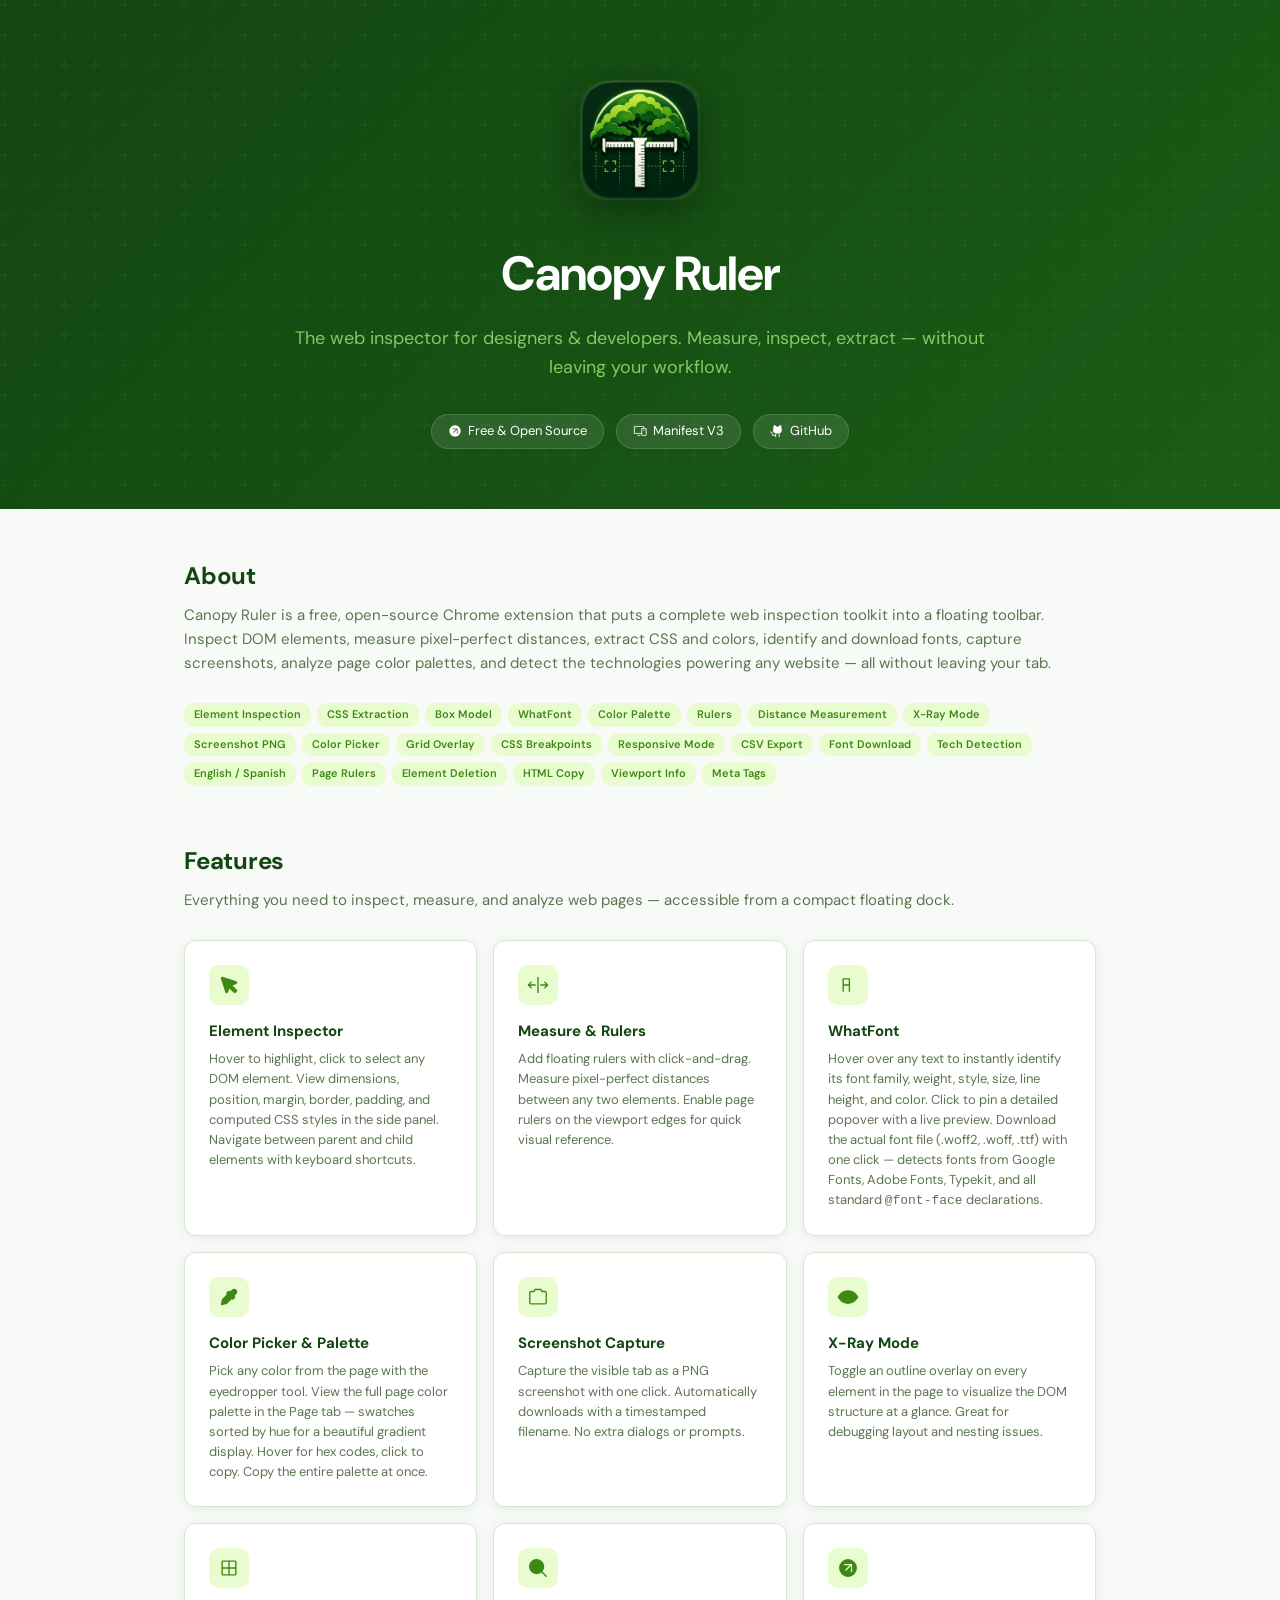
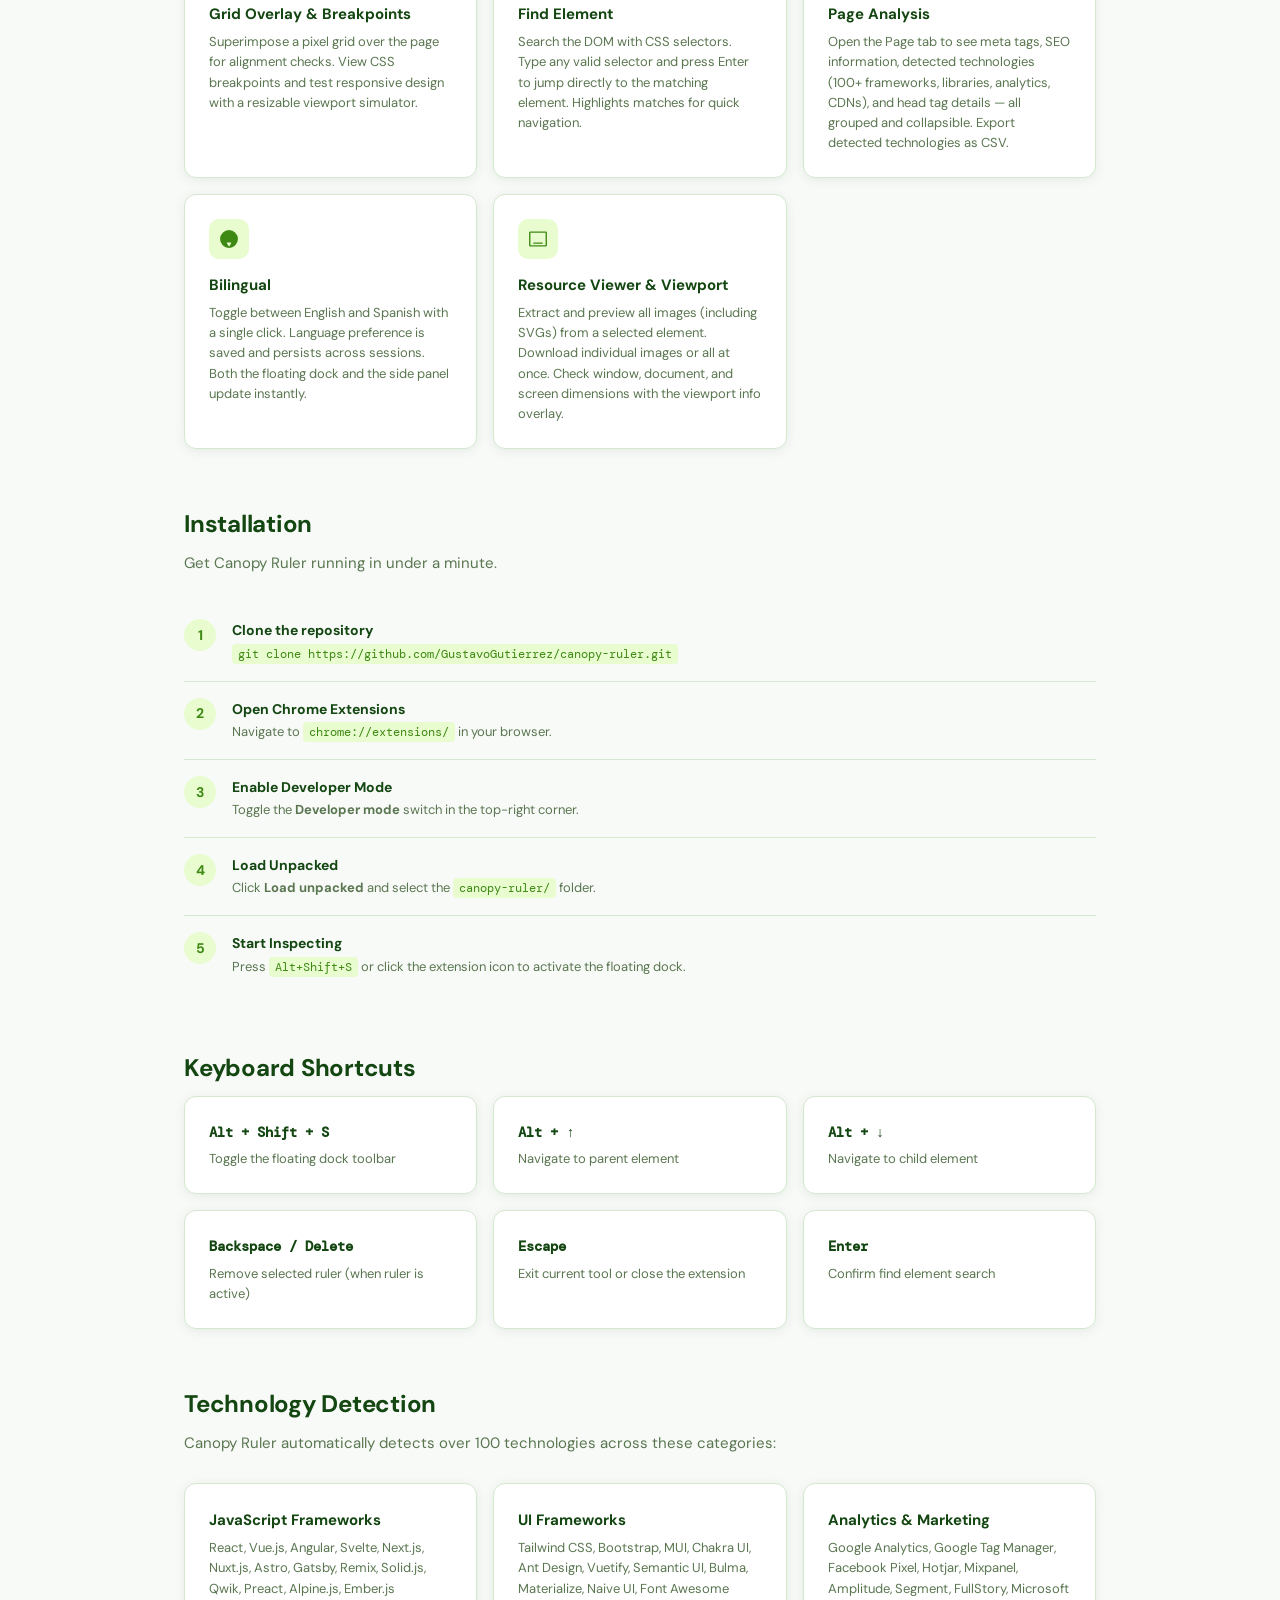
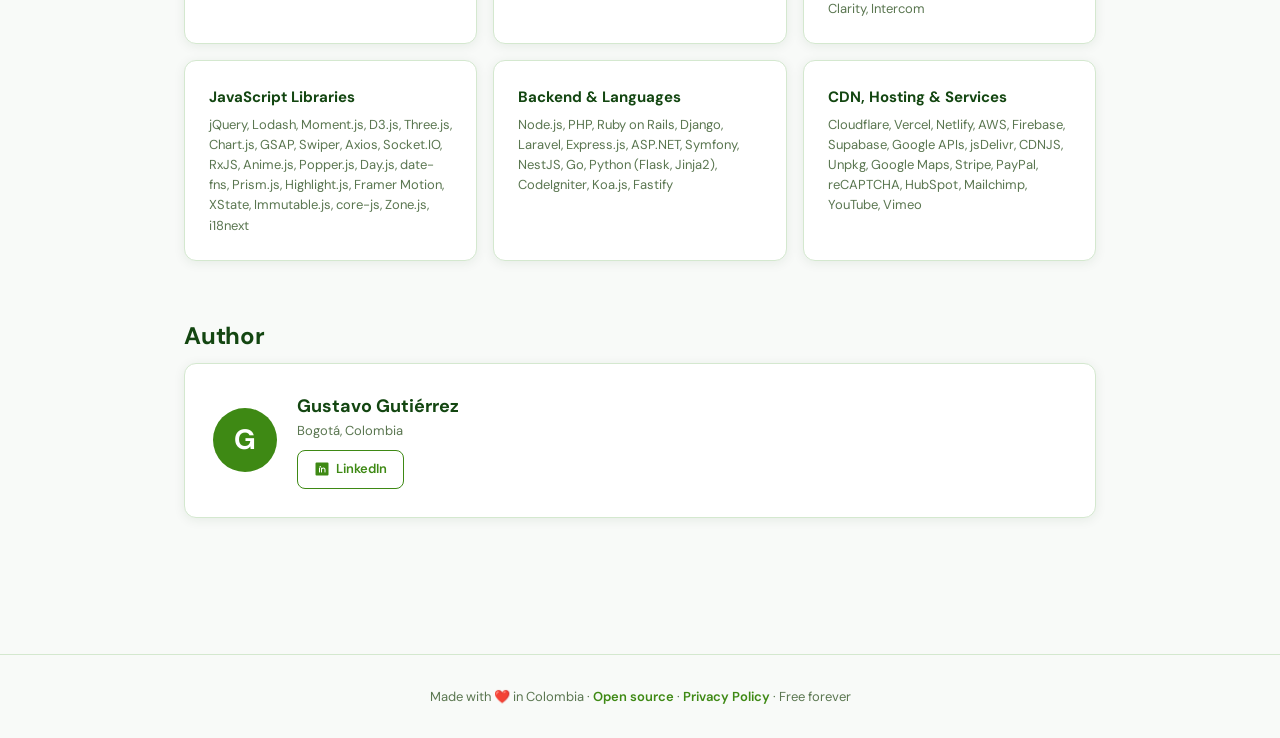
==== commit ce0931ec: "v1.0.0: First release — web inspector with dock, rulers, WhatFont, color palette, i18n - Added scree" ====
--- a/docs/index.html
+++ b/docs/index.html
@@ -390,7 +390,7 @@
 </main>
 
 <footer>
-    <p>Made with ❤️ in Colombia · <a href="https://github.com/GustavoGutierrez/canopy-ruler" target="_blank" rel="noopener">Open source</a> · Free forever</p>
+    <p>Made with ❤️ in Colombia · <a href="https://github.com/GustavoGutierrez/canopy-ruler" target="_blank" rel="noopener">Open source</a> · <a href="privacy.html">Privacy Policy</a> · Free forever</p>
 </footer>
 
 </body>
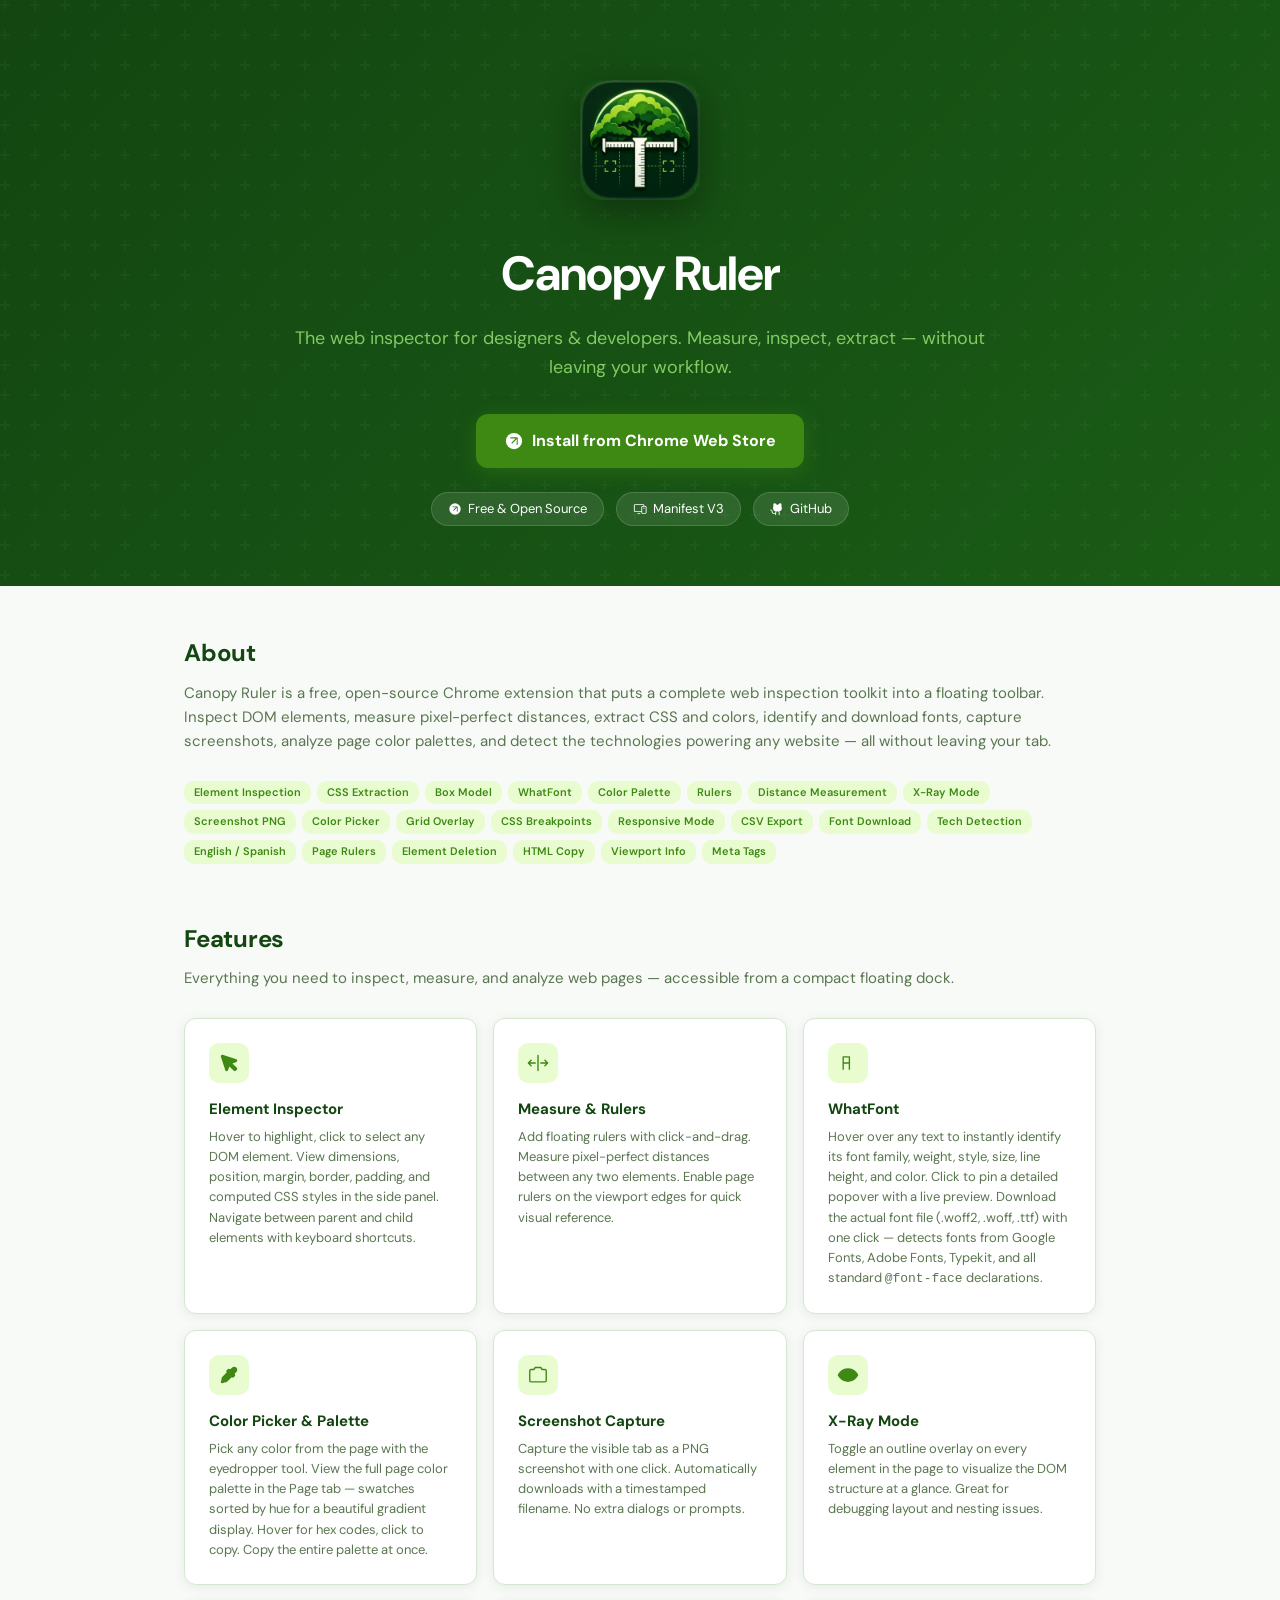
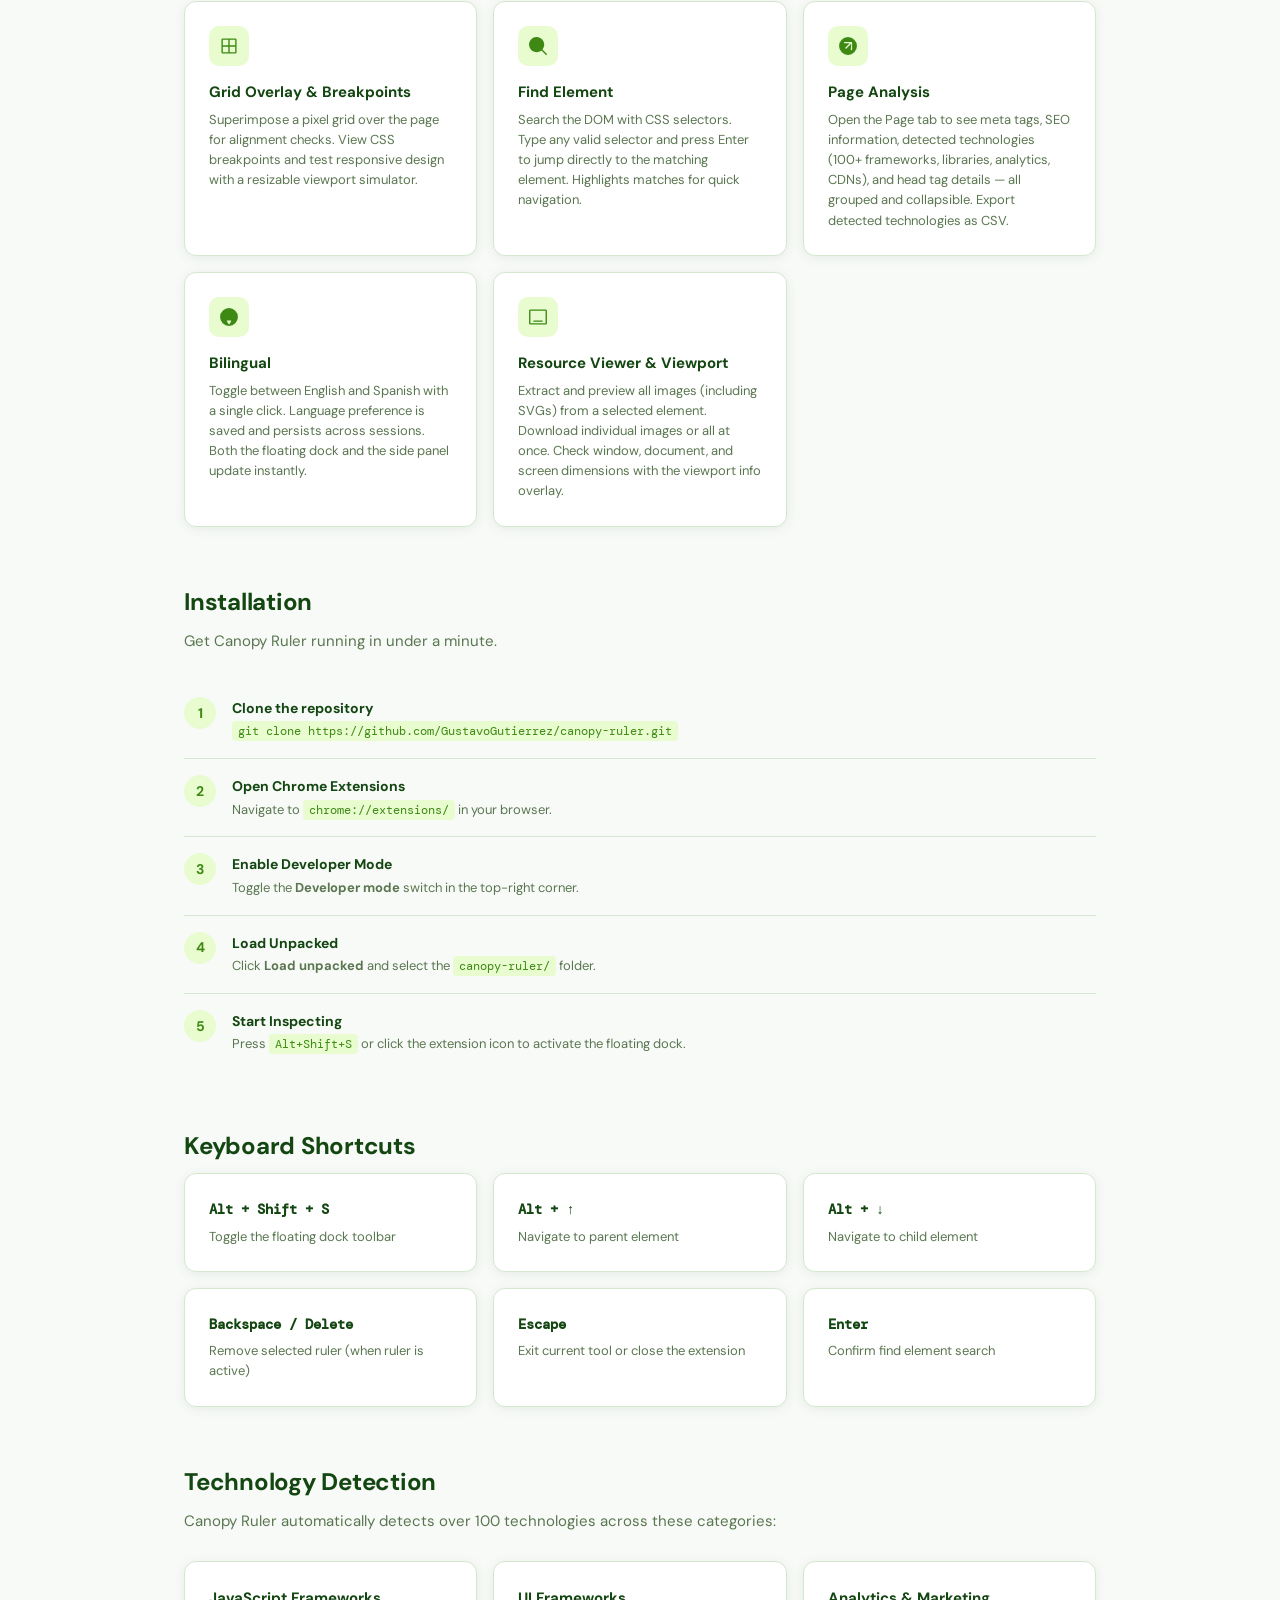
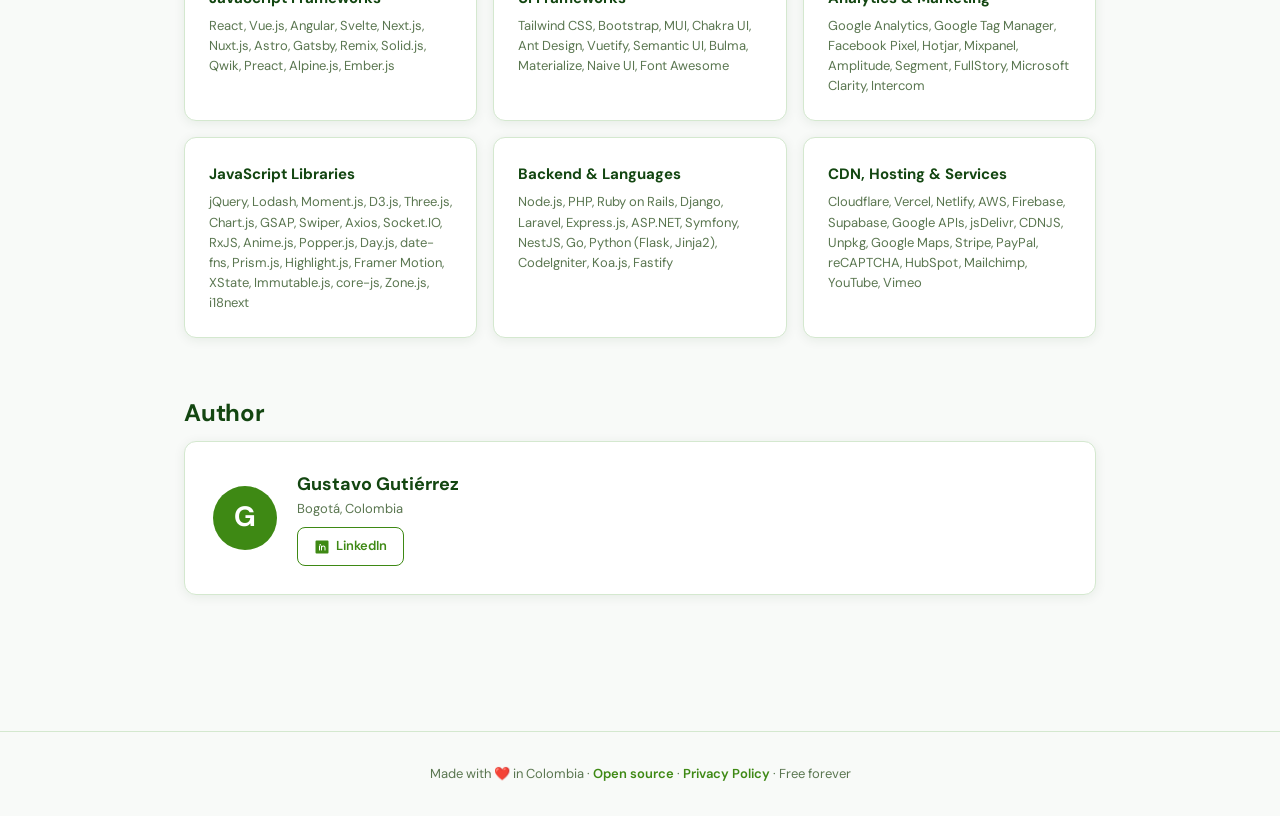
==== commit 26e88e33: "Add Chrome Web Store install button to docs page" ====
--- a/docs/index.html
+++ b/docs/index.html
@@ -61,6 +61,17 @@
         }
         .badge:hover { background: rgba(255,255,255,0.18); }
         .badge svg { width: 14px; height: 14px; flex-shrink: 0; }
+        .install-btn {
+            display: inline-flex; align-items: center; gap: 8px;
+            background: var(--accent); color: #fff;
+            border: none; border-radius: 12px;
+            padding: 14px 28px; font-size: 16px; font-weight: 700;
+            text-decoration: none; margin-bottom: 24px;
+            transition: transform 0.15s, box-shadow 0.15s, background 0.15s;
+            box-shadow: 0 4px 20px rgba(62,137,20,0.4);
+        }
+        .install-btn:hover { transform: translateY(-2px); box-shadow: 0 6px 28px rgba(62,137,20,0.5); background: var(--accent-hover); }
+        .install-btn svg { width: 20px; height: 20px; }
         main { max-width: 960px; margin: 0 auto; padding: 48px 24px 80px; }
         section { margin-bottom: 56px; }
         h2 {
@@ -147,6 +158,10 @@
         <img class="logo-img" src="logo.webp" alt="Canopy Ruler" width="120" height="120">
         <h1>Canopy Ruler</h1>
         <p class="tagline">The web inspector for designers &amp; developers. Measure, inspect, extract — without leaving your workflow.</p>
+        <a class="install-btn" href="https://chromewebstore.google.com/detail/dgohjbfgfkocmjkmmjjbahgfphflidnn?utm_source=item-share-cb" target="_blank" rel="noopener">
+            <svg width="20" height="20" viewBox="0 0 256 256" fill="currentColor"><path d="M128,24A104,104,0,1,0,232,128,104.11,104.11,0,0,0,128,24Zm37.66,77.66-56,56a8,8,0,0,1-11.32-11.32L148.69,96H88a8,8,0,0,1,0-16h80a8,8,0,0,1,8,8v80a8,8,0,0,1-16,0Z"/></svg>
+            Install from Chrome Web Store
+        </a>
         <div class="badge-row">
             <span class="badge">
                 <svg viewBox="0 0 256 256" fill="currentColor"><path d="M128,24A104,104,0,1,0,232,128,104.11,104.11,0,0,0,128,24Zm37.66,77.66-56,56a8,8,0,0,1-11.32-11.32L148.69,96H88a8,8,0,0,1,0-16h80a8,8,0,0,1,8,8v80a8,8,0,0,1-16,0Z"/></svg>
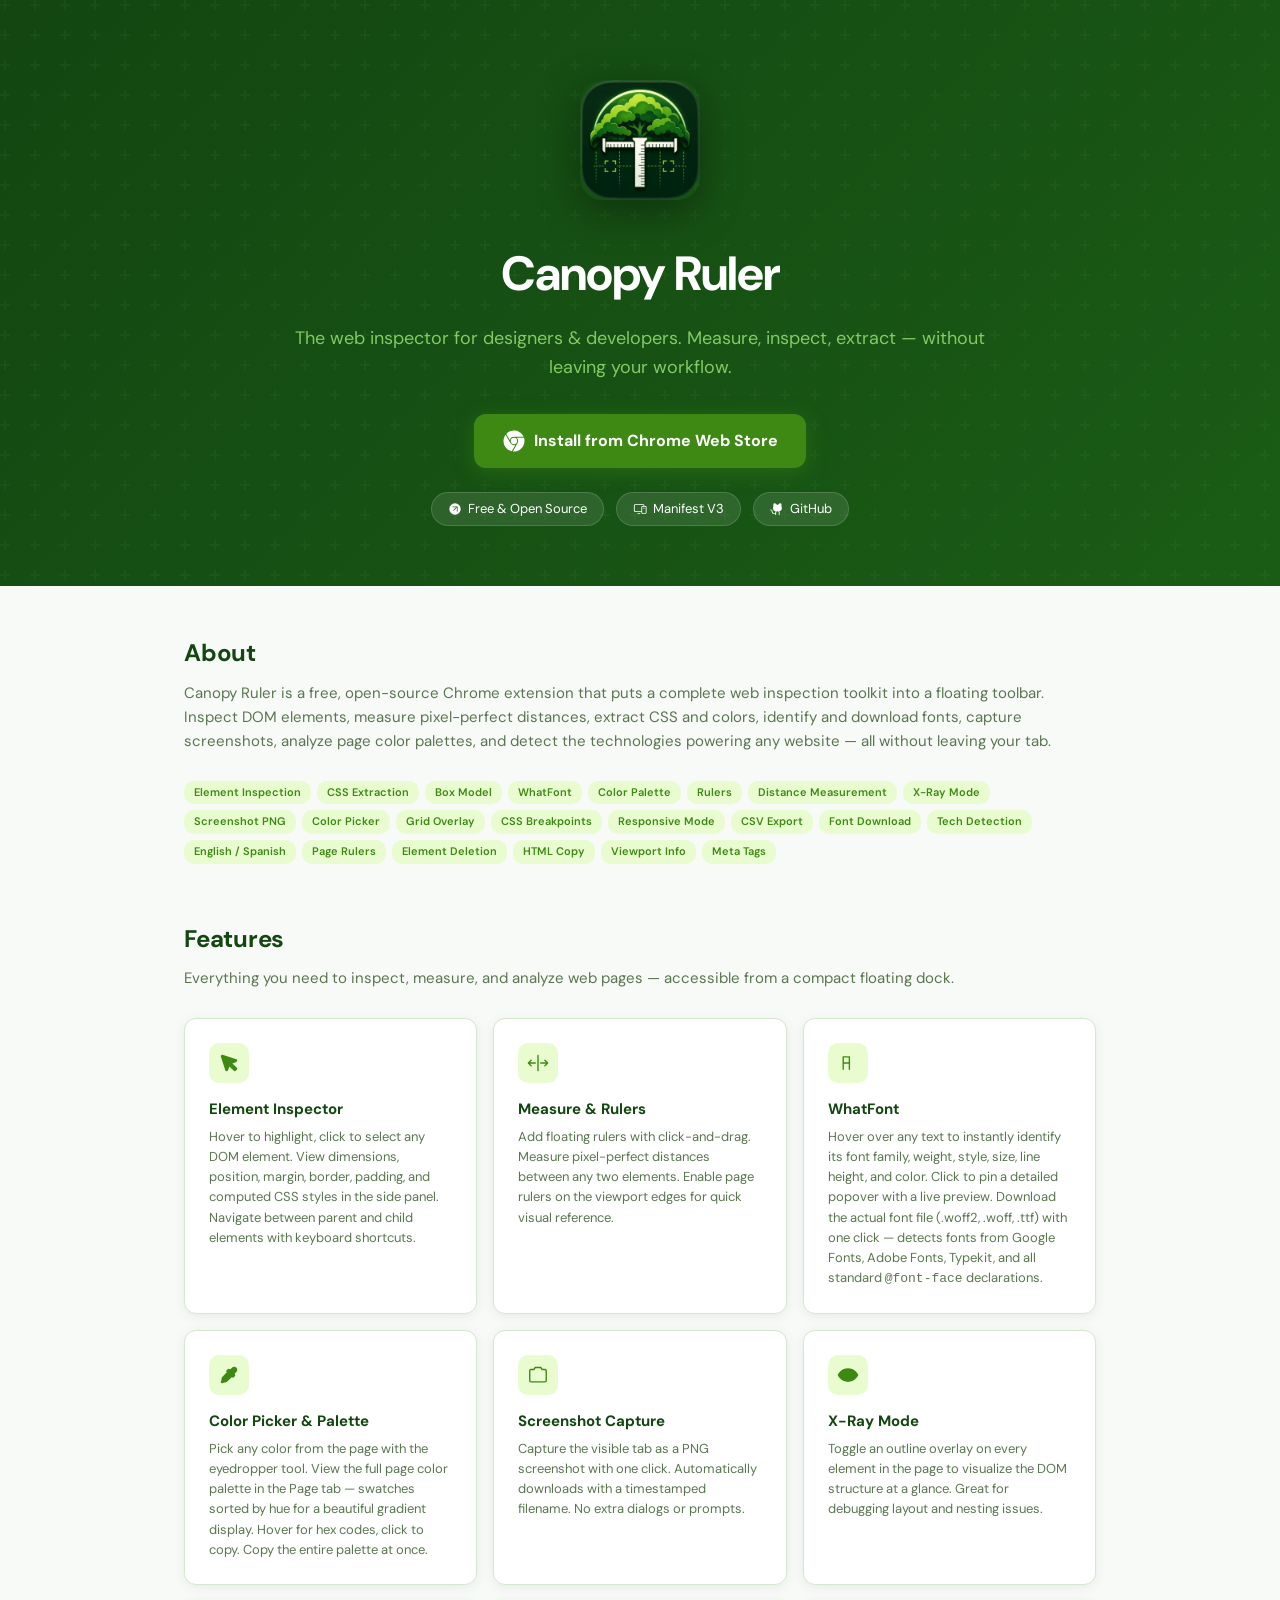
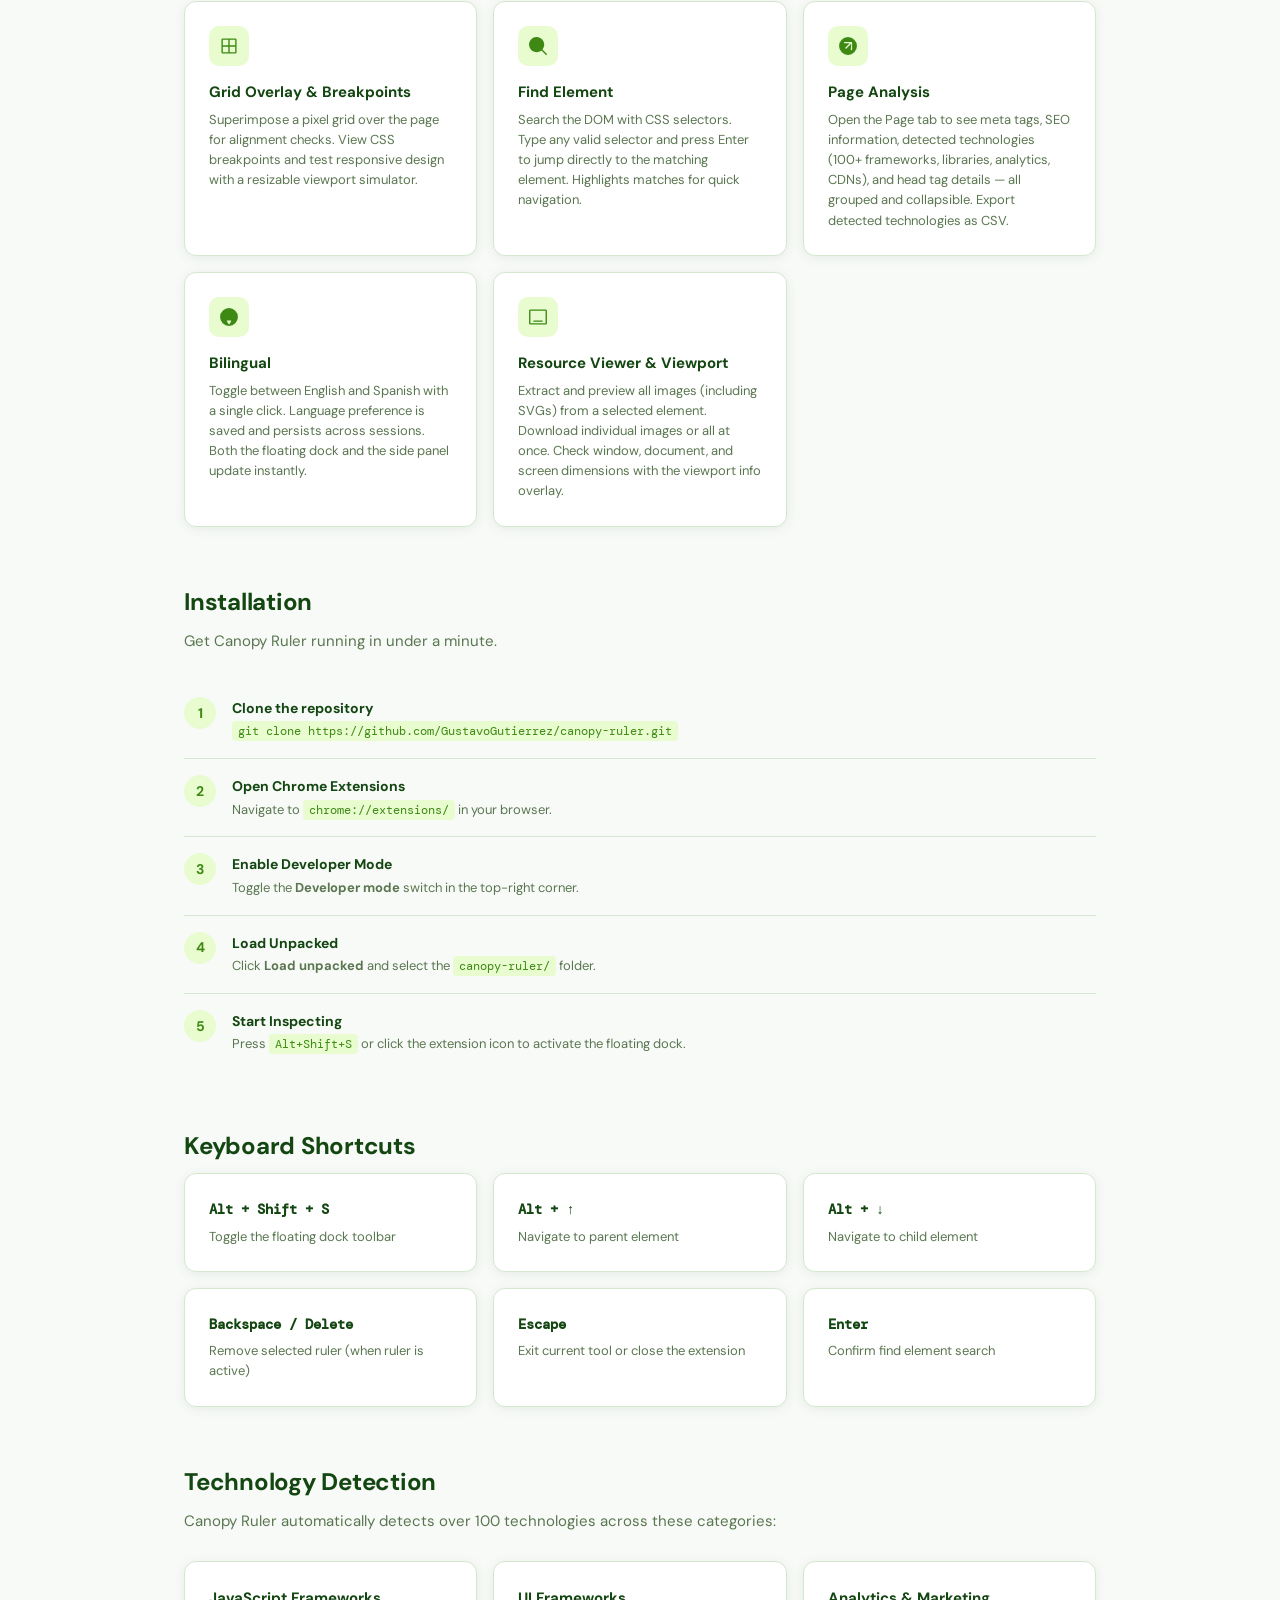
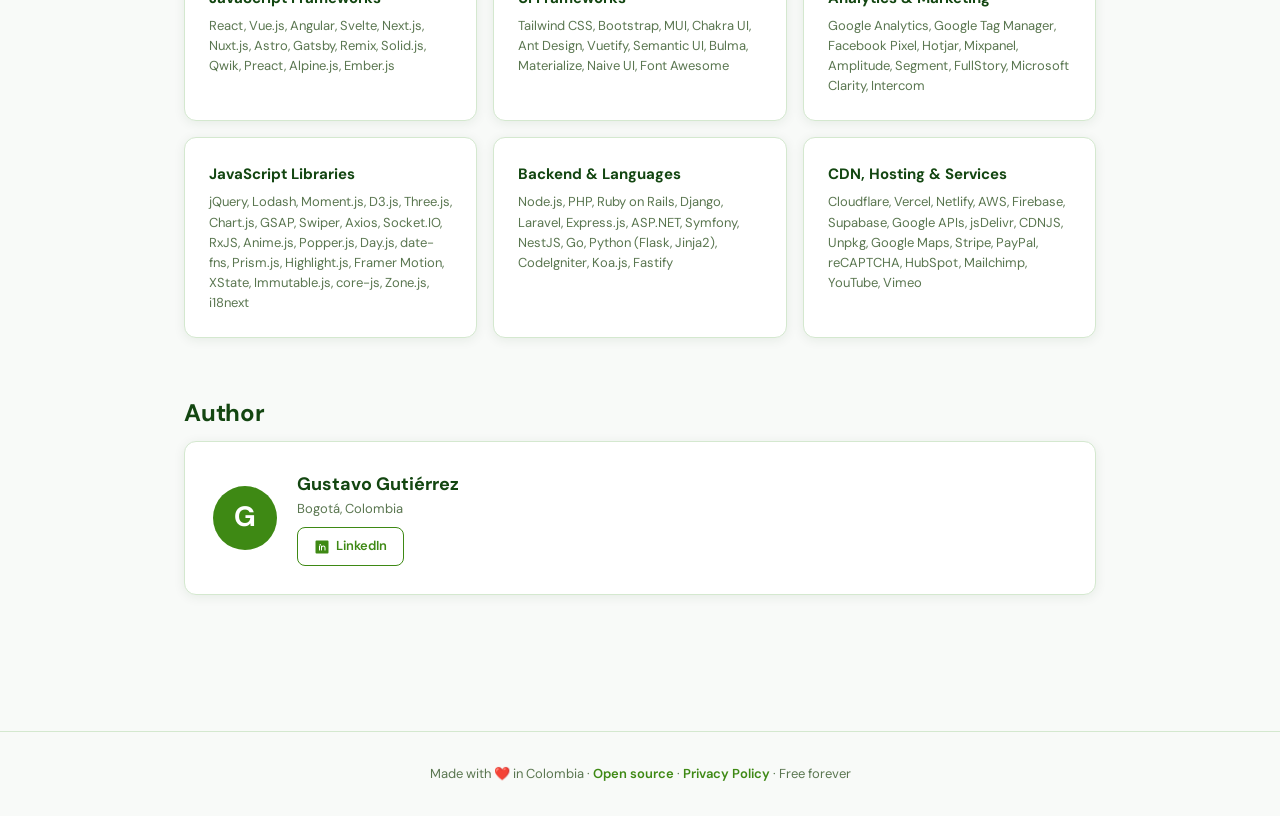
==== commit a18cf0d6: "Use Chrome logo icon in install button" ====
--- a/docs/index.html
+++ b/docs/index.html
@@ -71,7 +71,7 @@
             box-shadow: 0 4px 20px rgba(62,137,20,0.4);
         }
         .install-btn:hover { transform: translateY(-2px); box-shadow: 0 6px 28px rgba(62,137,20,0.5); background: var(--accent-hover); }
-        .install-btn svg { width: 20px; height: 20px; }
+        .install-btn svg { width: 24px; height: 24px; }
         main { max-width: 960px; margin: 0 auto; padding: 48px 24px 80px; }
         section { margin-bottom: 56px; }
         h2 {
@@ -159,7 +159,7 @@
         <h1>Canopy Ruler</h1>
         <p class="tagline">The web inspector for designers &amp; developers. Measure, inspect, extract — without leaving your workflow.</p>
         <a class="install-btn" href="https://chromewebstore.google.com/detail/dgohjbfgfkocmjkmmjjbahgfphflidnn?utm_source=item-share-cb" target="_blank" rel="noopener">
-            <svg width="20" height="20" viewBox="0 0 256 256" fill="currentColor"><path d="M128,24A104,104,0,1,0,232,128,104.11,104.11,0,0,0,128,24Zm37.66,77.66-56,56a8,8,0,0,1-11.32-11.32L148.69,96H88a8,8,0,0,1,0-16h80a8,8,0,0,1,8,8v80a8,8,0,0,1-16,0Z"/></svg>
+            <svg width="24" height="24" viewBox="0 0 512 512" fill="#ffffff"><path d="M188.8,255.93A67.2,67.2,0,1,0,256,188.75,67.38,67.38,0,0,0,188.8,255.93Z"/><path d="M476.75,217.79s0,0,0,.05a206.63,206.63,0,0,0-7-28.84h-.11a202.16,202.16,0,0,1,7.07,29h0a203.5,203.5,0,0,0-7.07-29H314.24c19.05,17,31.36,40.17,31.36,67.05a86.55,86.55,0,0,1-12.31,44.73L231,478.45a2.44,2.44,0,0,1,0,.27V479h0v-.26A224,224,0,0,0,256,480c6.84,0,13.61-.39,20.3-1a222.91,222.91,0,0,0,29.78-4.74C405.68,451.52,480,362.4,480,255.94A225.25,225.25,0,0,0,476.75,217.79Z"/><path d="M256,345.5c-33.6,0-61.6-17.91-77.29-44.79L76,123.05l-.14-.24A224,224,0,0,0,207.4,474.55l0-.05,77.69-134.6A84.13,84.13,0,0,1,256,345.5Z"/><path d="M91.29,104.57l77.35,133.25A89.19,89.19,0,0,1,256,166H461.17a246.51,246.51,0,0,0-25.78-43.94l.12.08A245.26,245.26,0,0,1,461.17,166h.17a245.91,245.91,0,0,0-25.66-44,2.63,2.63,0,0,1-.35-.26A223.93,223.93,0,0,0,91.14,104.34l.14.24Z"/></svg>
             Install from Chrome Web Store
         </a>
         <div class="badge-row">
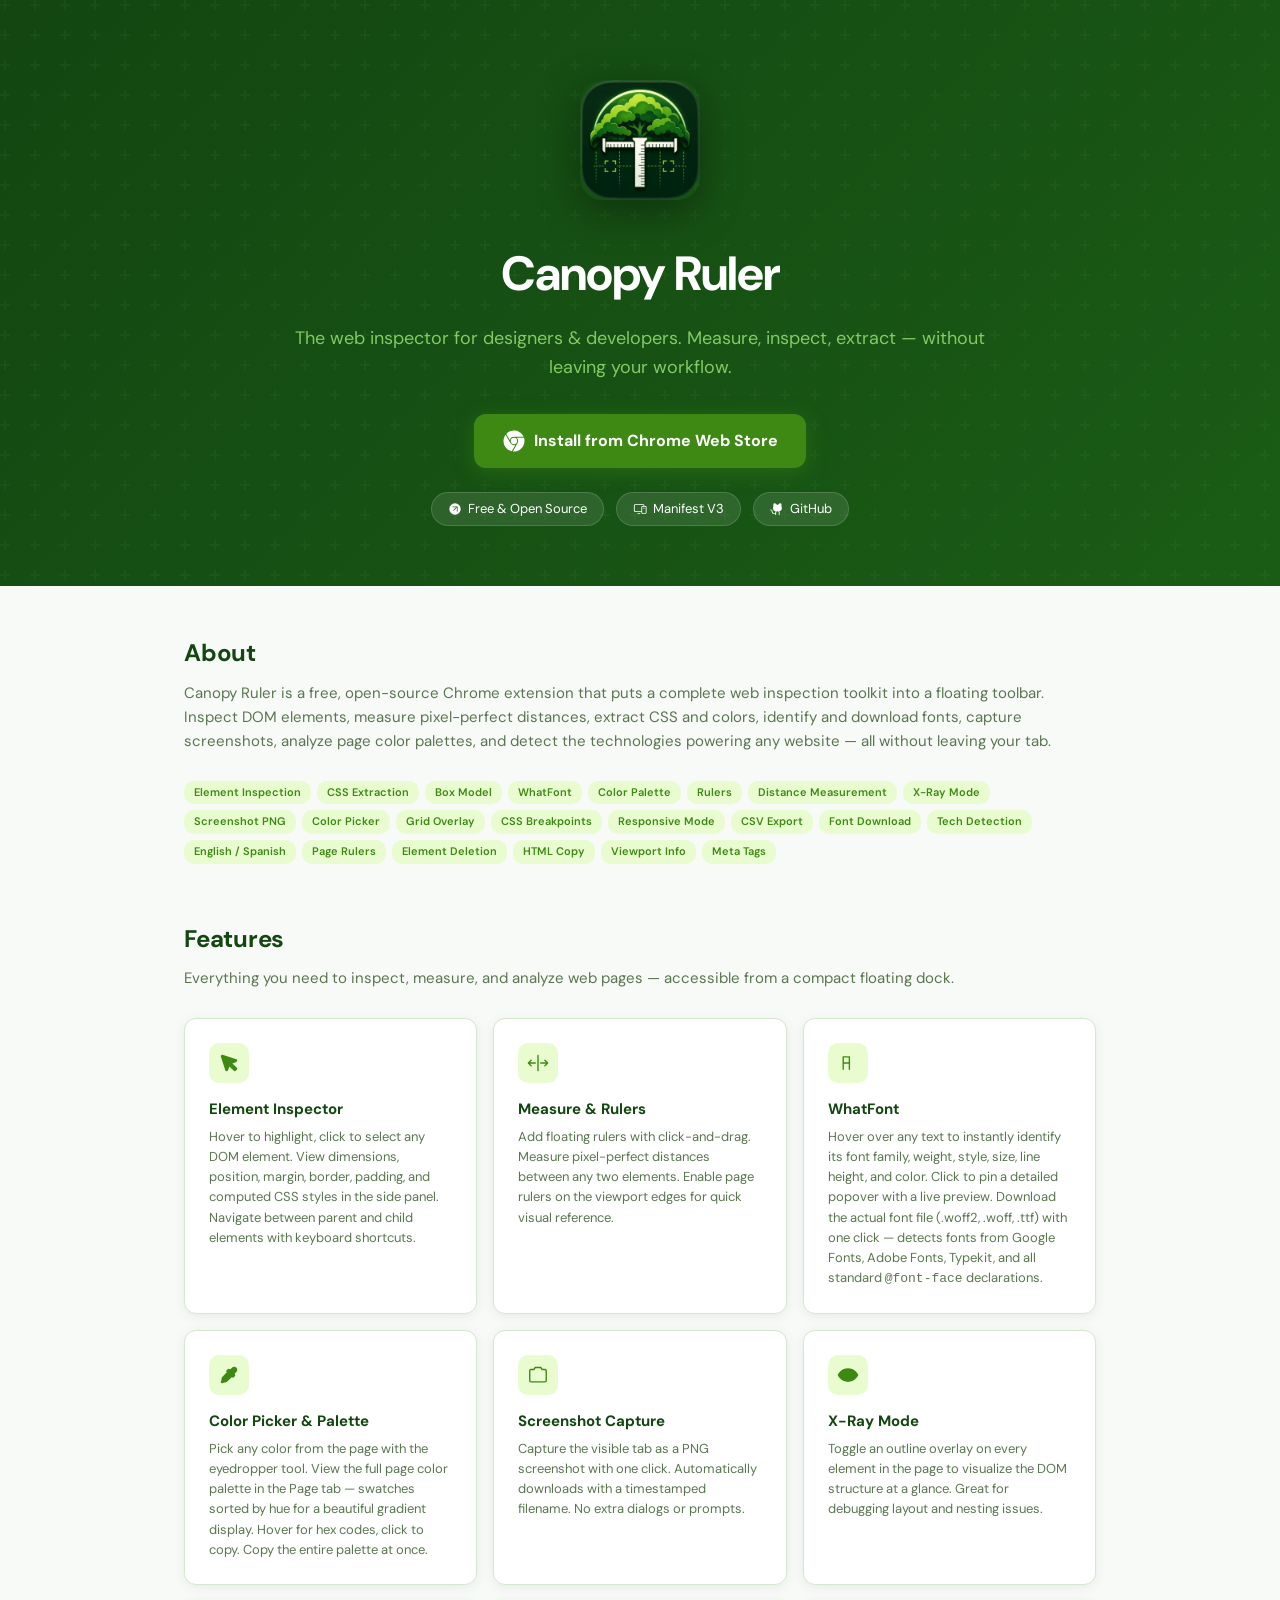
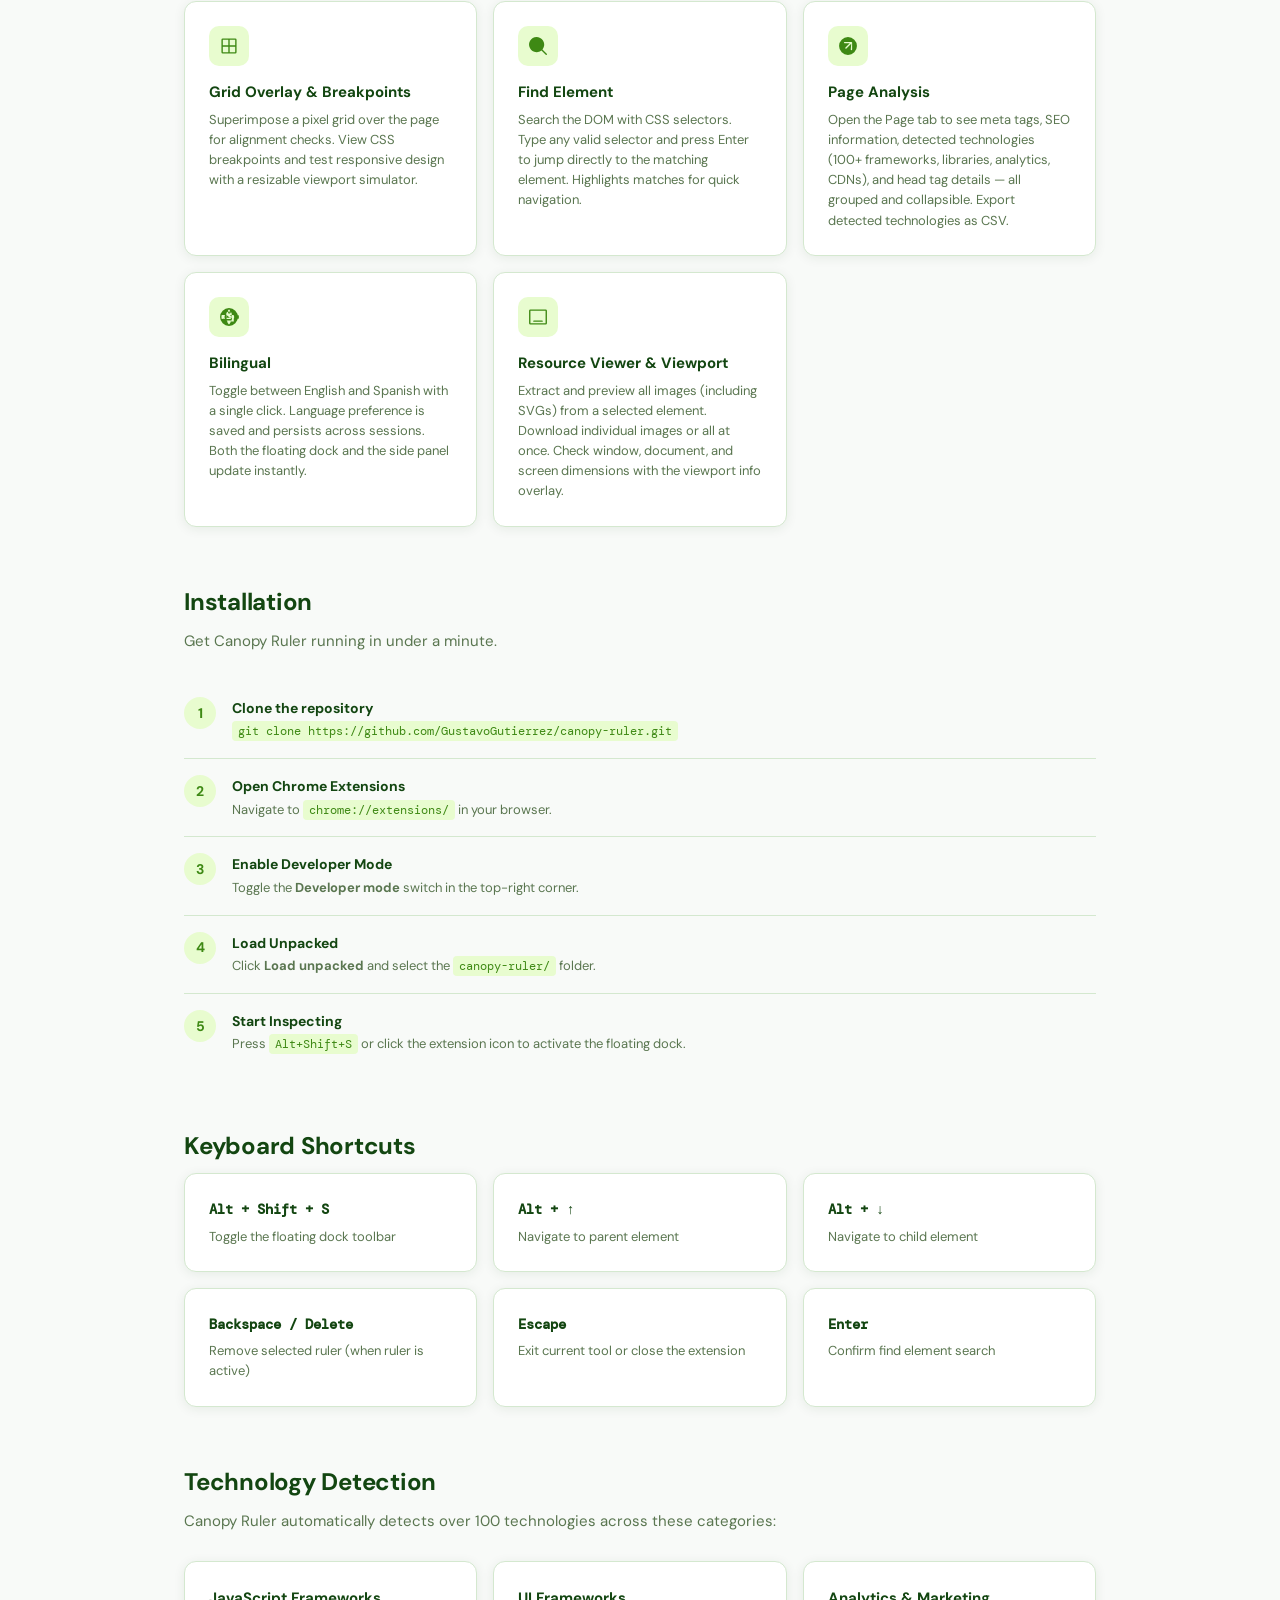
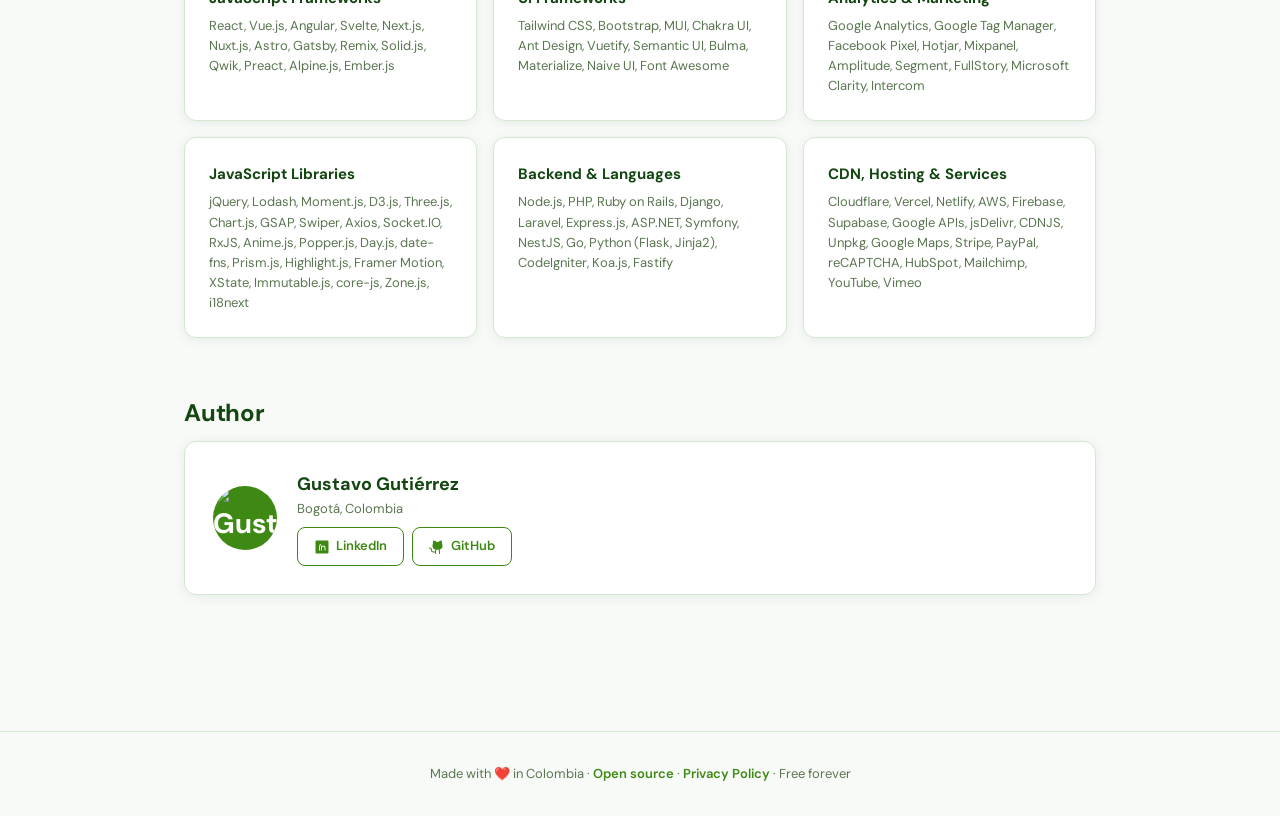
==== commit 51cae322: "Fix Bilingual globe icon, use GitHub avatar and profile link in Author section" ====
--- a/docs/index.html
+++ b/docs/index.html
@@ -270,7 +270,7 @@
             </div>
             <div class="feature-card">
                 <div class="feature-icon">
-                    <svg width="22" height="22" viewBox="0 0 256 256" fill="currentColor"><path d="M128,24A104,104,0,1,0,232,128,104.11,104.11,0,0,0,128,24ZM101.63,168h52.74C149.08,188.48,138.84,204.87,128,215.61c-9.16-10.74-21.4-27.13-26.37-47.61Z"/></svg>
+                    <svg width="22" height="22" viewBox="0 0 256 256" fill="currentColor"><path d="M128,24A104,104,0,1,0,232,128,104.11,104.11,0,0,0,128,24ZM101.63,168h52.74C149.08,188.48,138.84,204.87,128,215.61,117.16,204.87,106.92,188.48,101.63,168ZM98.71,152C95.29,137.17,94,122.56,94,128s1.29,9.17,4.71,24Zm58.58,0h-58.58c3.42-14.83,4.71-29.44,4.71-24s-1.29-9.17-4.71-24Zm-56-16C97.87,120.83,96,107.83,96,96a32,32,0,0,1,64,0c0,11.83-1.87,24.83-5.29,40ZM40,128a87.62,87.62,0,0,1,3.33-24H81.3c-3.37,7.72-5.3,16.17-5.3,24s1.93,16.28,5.3,24H43.33A87.62,87.62,0,0,1,40,128Zm76.69,56C98.91,174.49,85,163.22,73.18,148H52.4A87.86,87.86,0,0,0,116.69,184ZM128,216a87.89,87.89,0,0,0,55.6-20H146.6C158.42,207.93,143.49,213.79,128,216Zm55.6-36H146.6c8.08-10.55,13.84-22.2,17.13-32.63A87.53,87.53,0,0,0,140.22,104h41.08c4.14,7.27,6.7,15.38,6.7,24a47.8,47.8,0,0,1-4.4,20ZM183.6,88H140.22a87.53,87.53,0,0,0,23.51-43.37C152.76,55.66,141.17,71.51,134.7,88h-13.4C109.84,51.31,121.27,43.55,128,40c6.73,3.55,18.16,11.31,6.7,48Zm19.42,60h37.96a87.86,87.86,0,0,0,0-40H203c3.37,7.72,5.3,16.17,5.3,24A47.8,47.8,0,0,1,203,148Z"/></svg>
                 </div>
                 <h3>Bilingual</h3>
                 <p>Toggle between English and Spanish with a single click. Language preference is saved and persists across sessions. Both the floating dock and the side panel update instantly.</p>
@@ -390,14 +390,20 @@
     <section>
         <h2>Author</h2>
         <div class="author-card">
-            <div class="author-avatar">G</div>
+            <img class="author-avatar" src="https://avatars.githubusercontent.com/u/3159203?v=4" alt="Gustavo Gutiérrez" style="width:64px;height:64px;border-radius:50%;object-fit:cover;">
             <div class="author-info">
                 <h3>Gustavo Gutiérrez</h3>
                 <p class="location">Bogotá, Colombia</p>
-                <a class="linkedin-btn" href="https://www.linkedin.com/in/gustavo-gutierrez-mercado" target="_blank" rel="noopener">
-                    <svg width="16" height="16" viewBox="0 0 256 256" fill="currentColor"><path d="M216,24H40A16,16,0,0,0,24,40V216a16,16,0,0,0,16,16H216a16,16,0,0,0,16-16V40A16,16,0,0,0,216,24ZM96,176a8,8,0,0,1-16,0V112a8,8,0,0,1,16,0ZM88,92a12,12,0,0,1,12-12,12,12,0,0,1,0,24A12,12,0,0,1,88,92Zm96,84a8,8,0,0,1-16,0V140a20,20,0,0,0-40,0v36a8,8,0,0,1-16,0V112a8,8,0,0,1,15.79-1.78A36,36,0,0,1,184,140Z"/></svg>
-                    LinkedIn
-                </a>
+                <div style="display:flex;gap:8px;flex-wrap:wrap;">
+                    <a class="linkedin-btn" href="https://www.linkedin.com/in/gustavo-gutierrez-mercado" target="_blank" rel="noopener">
+                        <svg width="16" height="16" viewBox="0 0 256 256" fill="currentColor"><path d="M216,24H40A16,16,0,0,0,24,40V216a16,16,0,0,0,16,16H216a16,16,0,0,0,16-16V40A16,16,0,0,0,216,24ZM96,176a8,8,0,0,1-16,0V112a8,8,0,0,1,16,0ZM88,92a12,12,0,0,1,12-12,12,12,0,0,1,0,24A12,12,0,0,1,88,92Zm96,84a8,8,0,0,1-16,0V140a20,20,0,0,0-40,0v36a8,8,0,0,1-16,0V112a8,8,0,0,1,15.79-1.78A36,36,0,0,1,184,140Z"/></svg>
+                        LinkedIn
+                    </a>
+                    <a class="linkedin-btn" href="https://github.com/GustavoGutierrez" target="_blank" rel="noopener">
+                        <svg width="16" height="16" viewBox="0 0 256 256" fill="currentColor"><path d="M208.31,75.68A59.78,59.78,0,0,0,202.93,28,8,8,0,0,0,196,24a59.75,59.75,0,0,0-48,24H124A59.75,59.75,0,0,0,76,24a8,8,0,0,0-6.93,4,59.78,59.78,0,0,0-5.38,47.68A58.14,58.14,0,0,0,56,104v8a56.06,56.06,0,0,0,48.44,55.47A39.8,39.8,0,0,0,96,192v8H72a24,24,0,0,1-24-24A40,40,0,0,0,8,136a8,8,0,0,0,0,16,24,24,0,0,1,24,24,40,40,0,0,0,40,40H96v16a8,8,0,0,0,16,0V192a24,24,0,0,1,48,0v40a8,8,0,0,0,16,0V192a39.8,39.8,0,0,0-8.44-24.53A56.06,56.06,0,0,0,216,112v-8A58.14,58.14,0,0,0,208.31,75.68Z"/></svg>
+                        GitHub
+                    </a>
+                </div>
             </div>
         </div>
     </section>
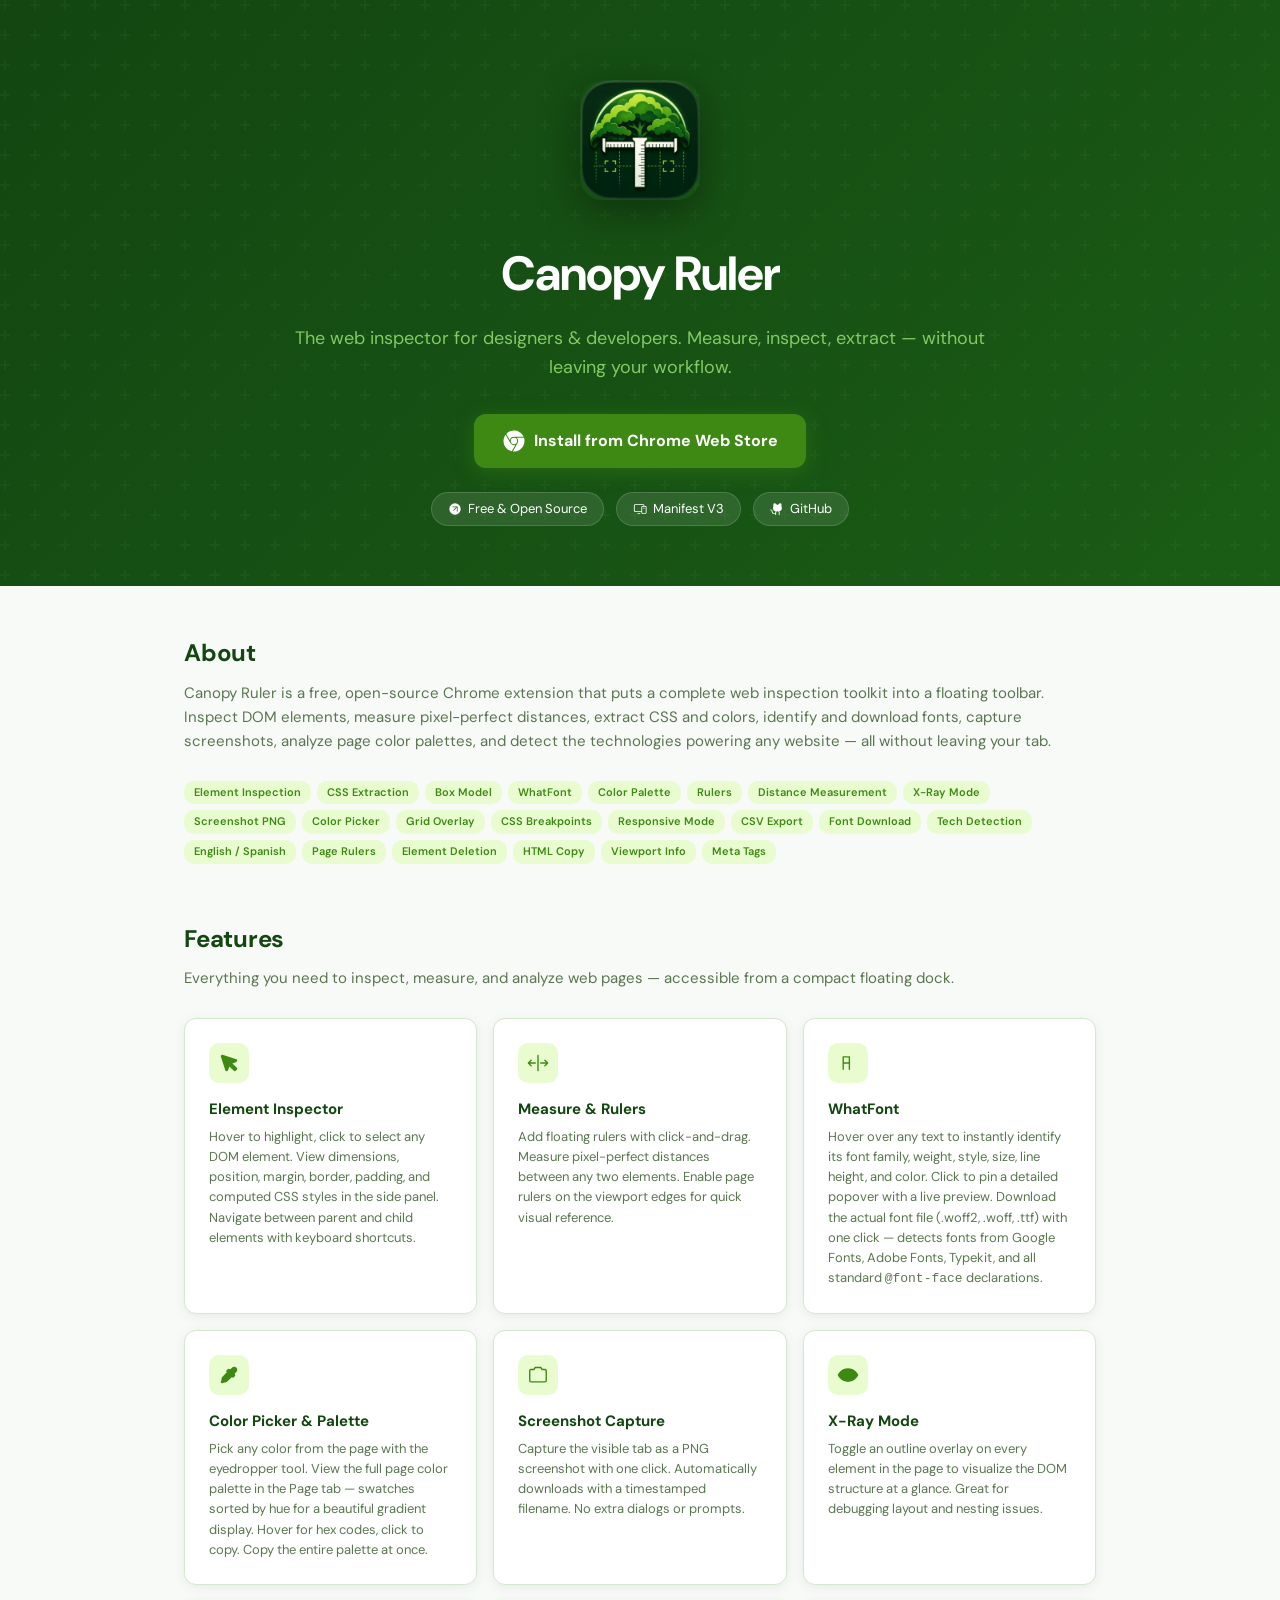
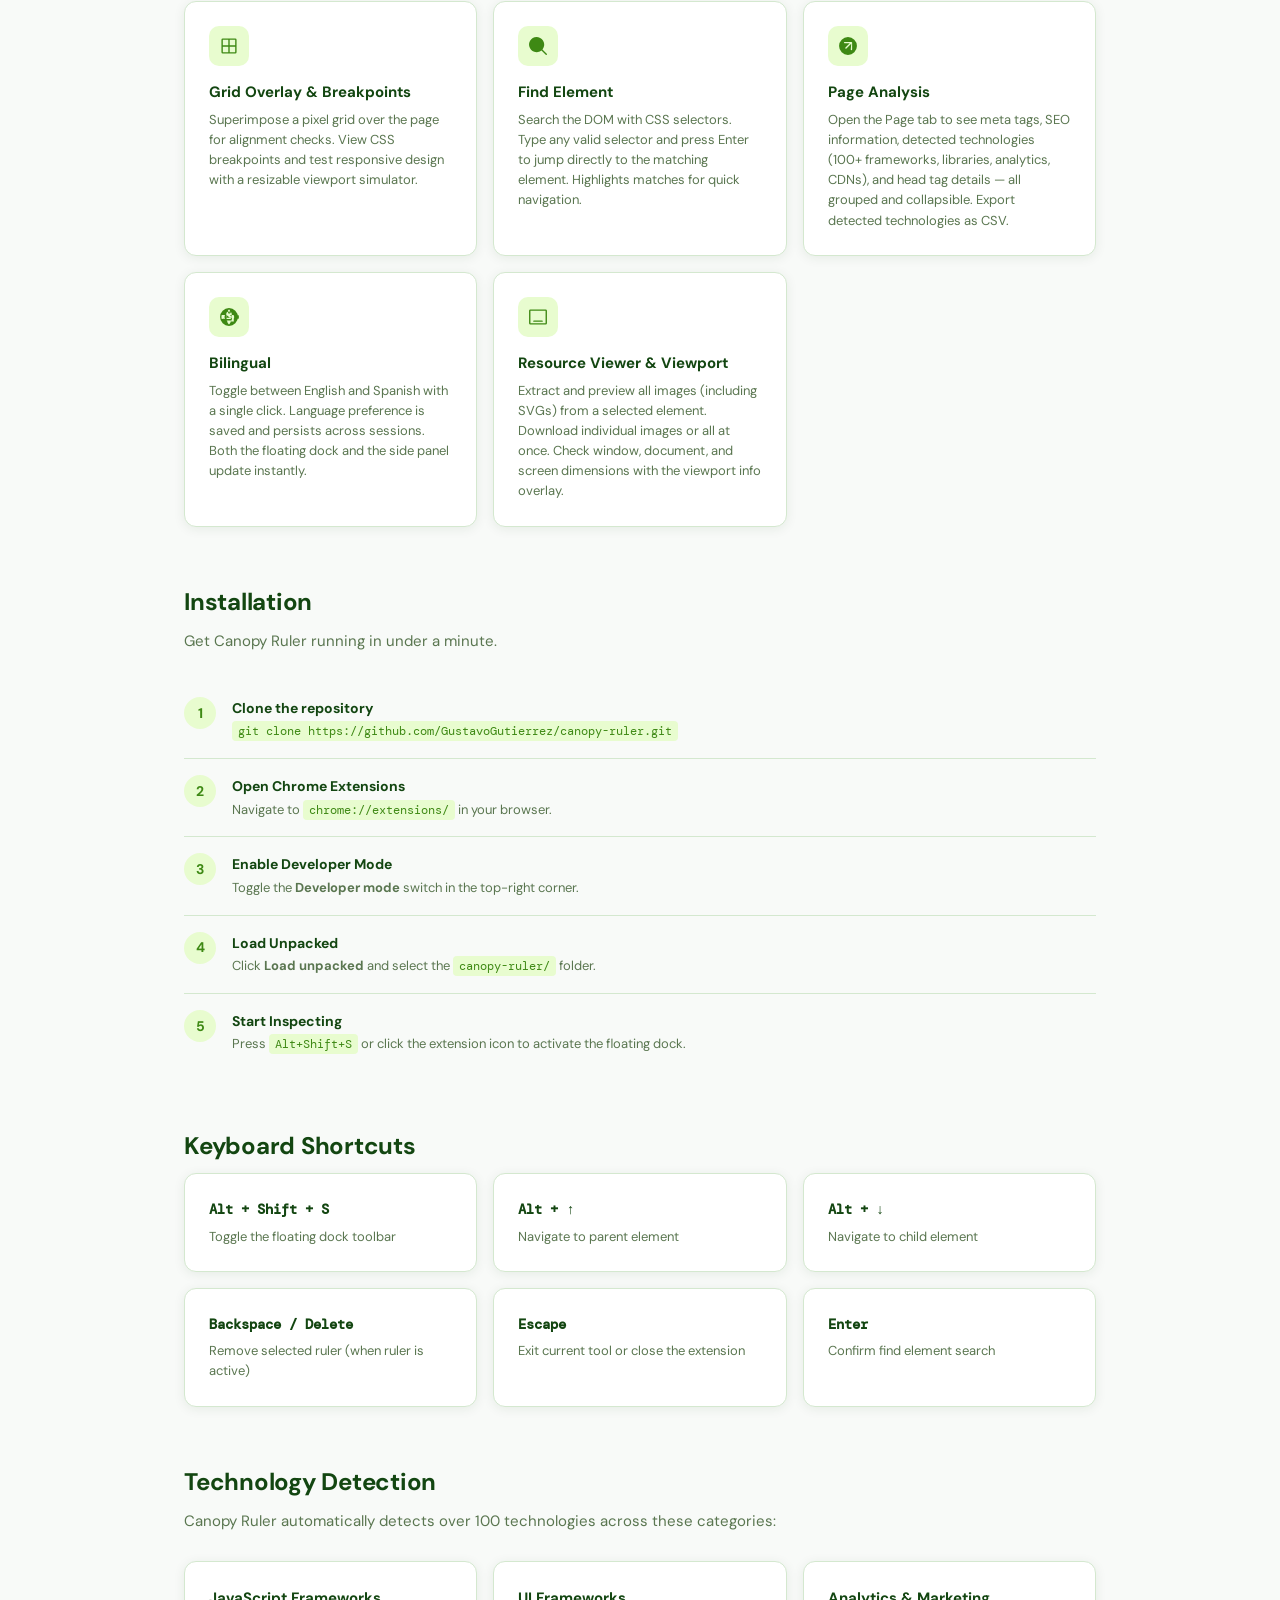
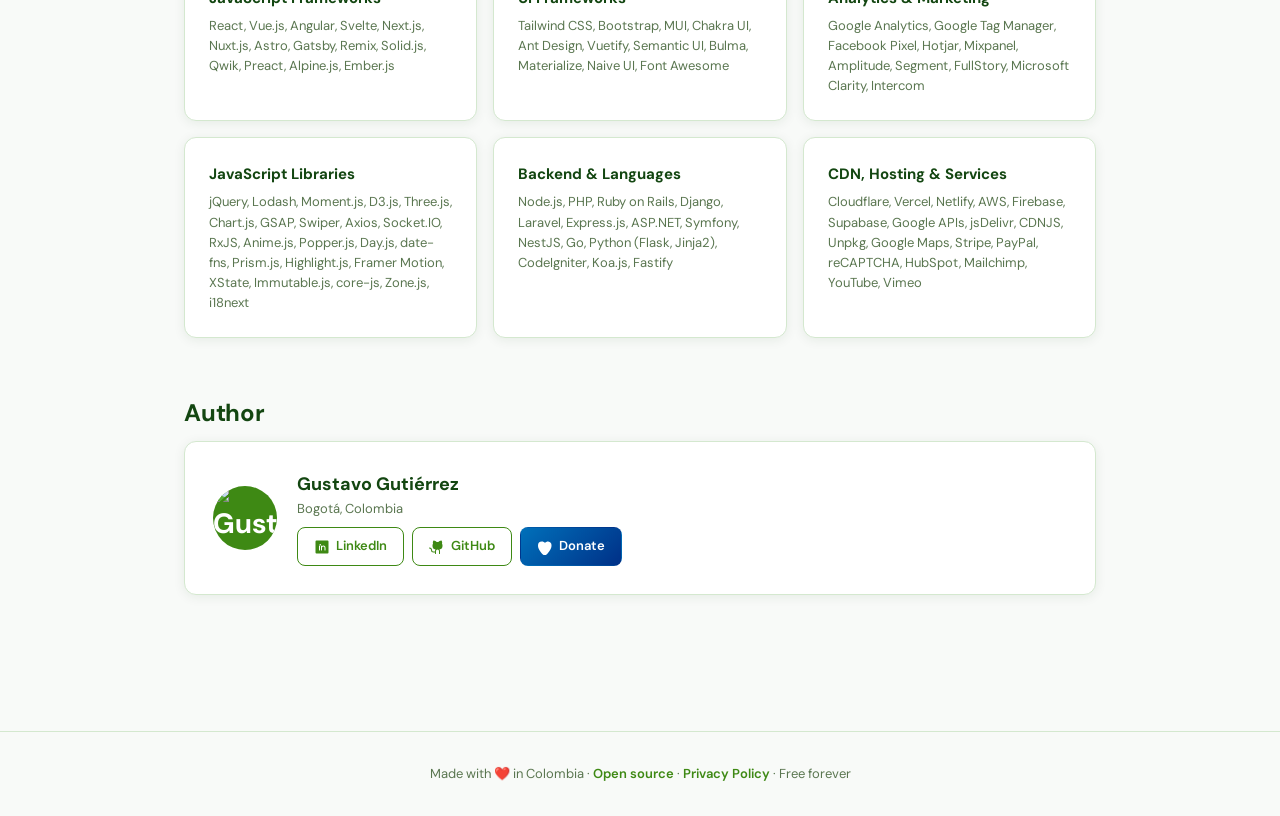
==== commit 1e9fef3e: "feat: v1.0.1 — Draw & Annotate, server-side tech detection, About tab, and fixes Features: - Draw & " ====
--- a/docs/index.html
+++ b/docs/index.html
@@ -403,6 +403,10 @@
                         <svg width="16" height="16" viewBox="0 0 256 256" fill="currentColor"><path d="M208.31,75.68A59.78,59.78,0,0,0,202.93,28,8,8,0,0,0,196,24a59.75,59.75,0,0,0-48,24H124A59.75,59.75,0,0,0,76,24a8,8,0,0,0-6.93,4,59.78,59.78,0,0,0-5.38,47.68A58.14,58.14,0,0,0,56,104v8a56.06,56.06,0,0,0,48.44,55.47A39.8,39.8,0,0,0,96,192v8H72a24,24,0,0,1-24-24A40,40,0,0,0,8,136a8,8,0,0,0,0,16,24,24,0,0,1,24,24,40,40,0,0,0,40,40H96v16a8,8,0,0,0,16,0V192a24,24,0,0,1,48,0v40a8,8,0,0,0,16,0V192a39.8,39.8,0,0,0-8.44-24.53A56.06,56.06,0,0,0,216,112v-8A58.14,58.14,0,0,0,208.31,75.68Z"/></svg>
                         GitHub
                     </a>
+                    <a class="linkedin-btn" href="https://www.paypal.com/donate/?hosted_button_id=GZUAD8BS55WEJ" target="_blank" rel="noopener" style="background:linear-gradient(135deg,#0070ba,#003087);color:#fff;border-color:transparent;">
+                        <svg width="16" height="16" viewBox="0 0 256 256" fill="currentColor"><path d="M178,40c-20.65,0-38.73,8.88-50,23.31C116.73,48.88,98.65,40,78,40A62.07,62.07,0,0,0,16,102c0,68,62,128,103.13,167.14a8,8,0,0,0,11.26-.24C169.62,229.83,232,170.52,232,102A62.07,62.07,0,0,0,178,40Z"/></svg>
+                        Donate
+                    </a>
                 </div>
             </div>
         </div>
